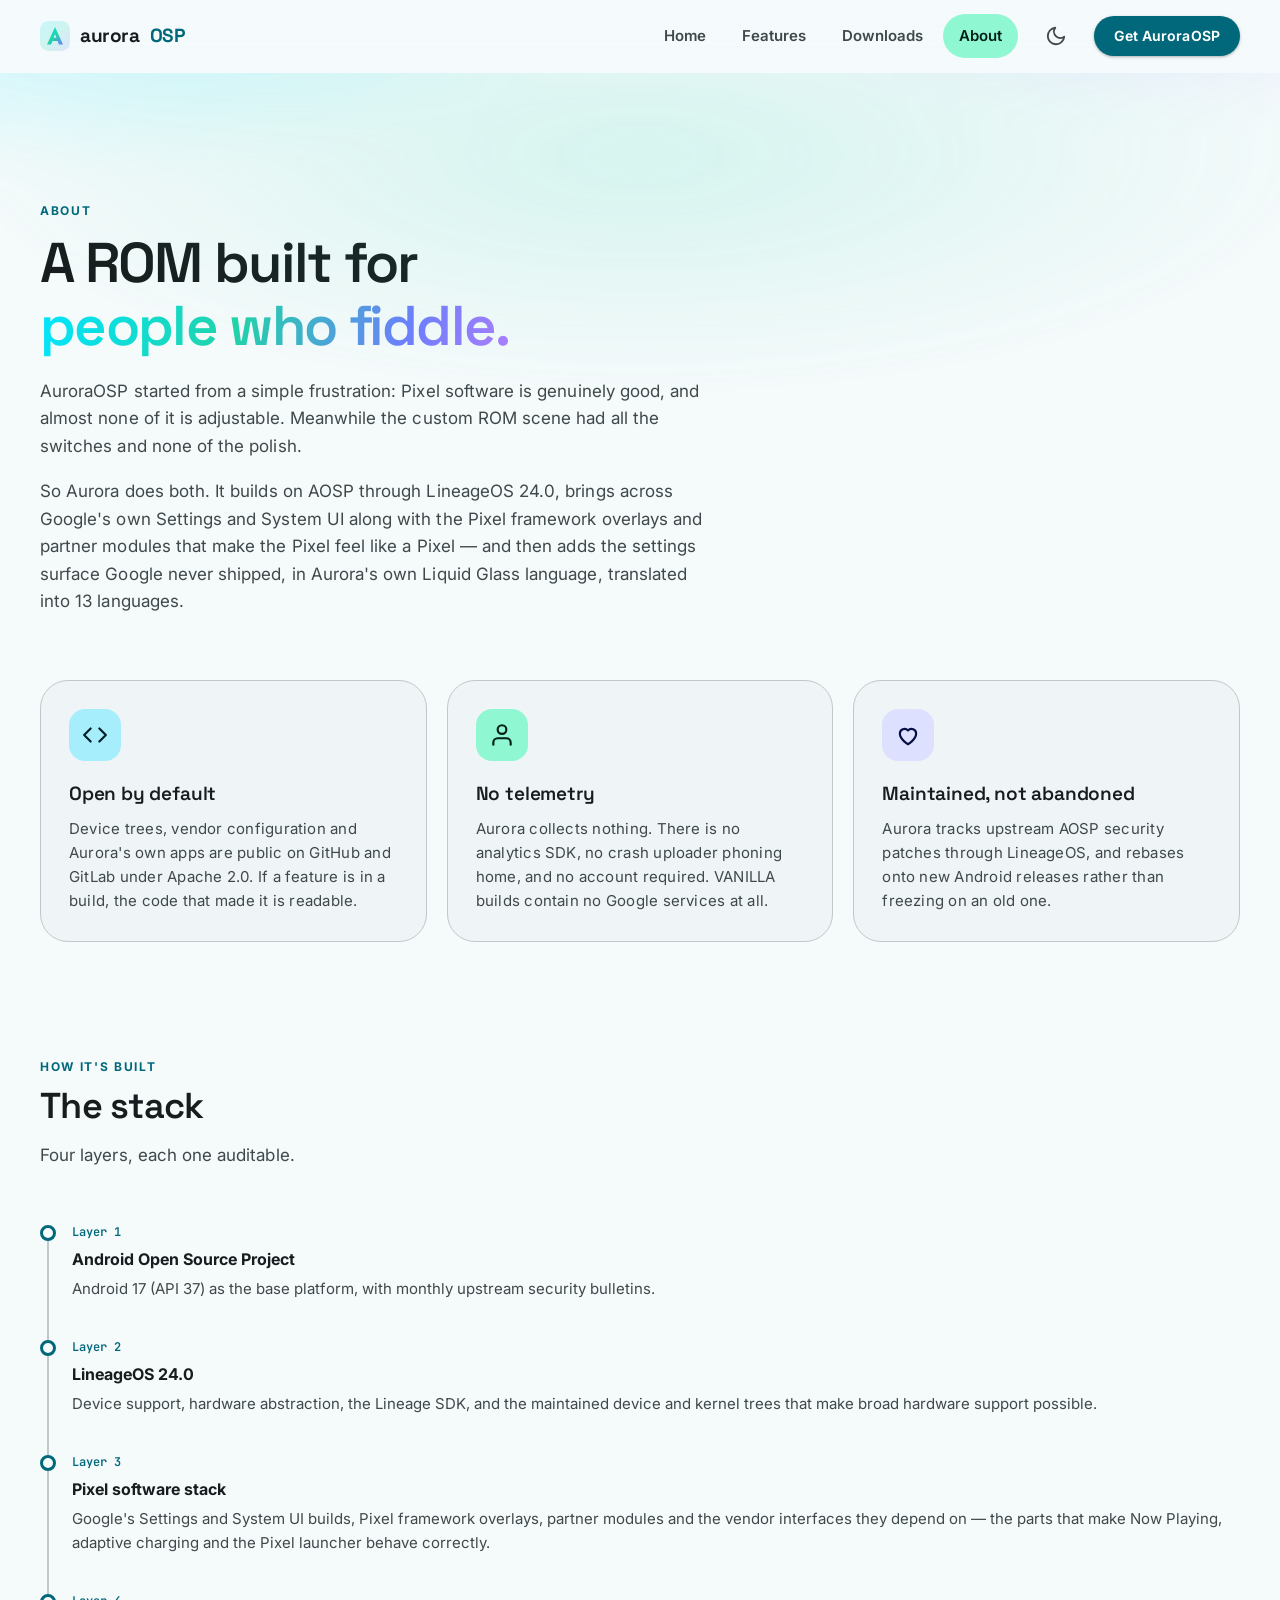
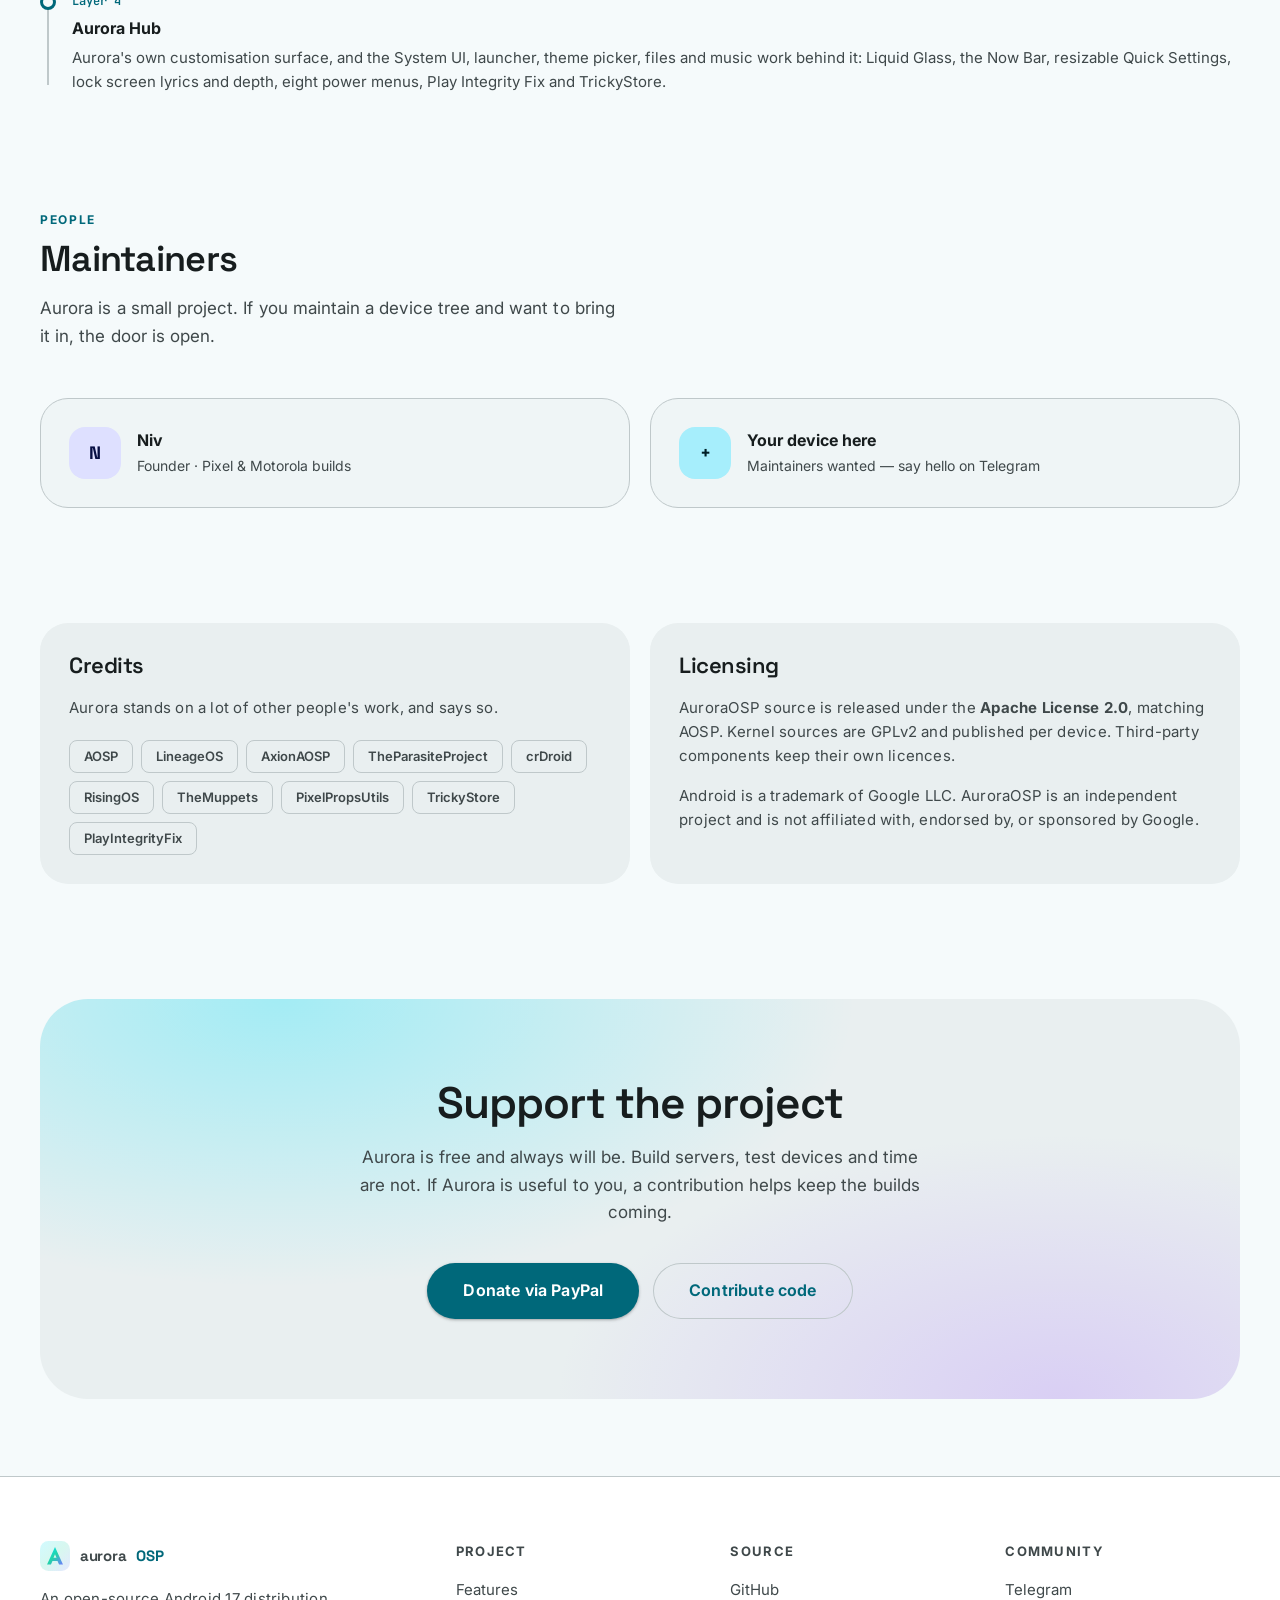
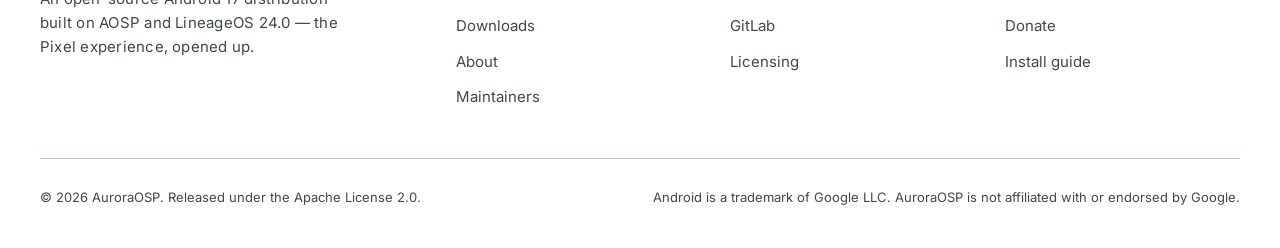
==== about.html @ 46e1ef0c "It's 2026, lets build a webside  * Thanks Claude  Co-Authored-By: Claude Opus 5 <noreply@anthropic.c" ====
<!DOCTYPE html>
<html lang="en">
<head>
  <meta charset="UTF-8">
  <meta name="viewport" content="width=device-width, initial-scale=1">
  <meta name="theme-color" content="#0c1416" media="(prefers-color-scheme: dark)">
  <meta name="theme-color" content="#f5fafb" media="(prefers-color-scheme: light)">
  <link rel="preconnect" href="https://fonts.googleapis.com">
  <link rel="preconnect" href="https://fonts.gstatic.com" crossorigin>
  <link rel="stylesheet" href="https://fonts.googleapis.com/css2?family=Inter:wght@400;500;600;700&family=Space+Grotesk:wght@500;600;700&family=JetBrains+Mono:wght@400;500&display=swap">
  <link rel="stylesheet" href="assets/css/m3.css">
  <link rel="stylesheet" href="assets/css/style.css">
  <link rel="icon" href="assets/img/favicon.svg" type="image/svg+xml">
  <script>
    /* Runs before first paint: marks scripting available (so scroll-reveal can
       hide elements without stranding no-JS visitors) and applies the stored
       theme so the page never flashes the wrong one. */
    (function () {
      var r = document.documentElement;
      r.classList.add('js');
      try {
        var t = localStorage.getItem('aurora-theme');
        if (t === 'light' || t === 'dark') r.setAttribute('data-theme', t);
      } catch (e) {}
    })();
  </script>
  <title>About — AuroraOSP</title>
  <meta name="description" content="AuroraOSP is an independent open-source Android 17 distribution built on AOSP and LineageOS 24.0. No telemetry, Apache 2.0, maintained in the open.">
  <meta property="og:type" content="website">
  <meta property="og:title" content="About — AuroraOSP">
  <meta property="og:description" content="AuroraOSP is an independent open-source Android 17 distribution built on AOSP and LineageOS 24.0. No telemetry, Apache 2.0, maintained in the open.">
  <meta property="og:site_name" content="AuroraOSP">
  <meta name="twitter:card" content="summary_large_image">
</head>
<body>

  <a class="visually-hidden" href="#main">Skip to content</a>

  <header class="appbar">
    <div class="wrap appbar__inner">
      <a class="brand" href="index.html">
        <svg class="brand__mark" viewBox="0 0 32 32" aria-hidden="true">
          <defs>
            <linearGradient id="bm" x1="0" y1="0" x2="1" y2="1">
              <stop offset="0" stop-color="#00e5ff"/><stop offset=".5" stop-color="#22d3a8"/><stop offset="1" stop-color="#6f7cff"/>
            </linearGradient>
          </defs>
          <rect width="32" height="32" rx="9" fill="url(#bm)" opacity=".18"/>
          <path d="M16 6.5 24.5 25h-4.2l-1.6-3.8h-5.4L11.7 25H7.5L16 6.5Zm0 7.6-1.6 3.8h3.2L16 14.1Z" fill="url(#bm)"/>
        </svg>
        aurora<em>OSP</em>
      </a>

      <nav class="nav" id="primary-nav" aria-label="Primary">
        <a href="index.html">Home</a>
        <a href="features.html">Features</a>
        <a href="downloads.html">Downloads</a>
        <a href="about.html" aria-current="page">About</a>
      </nav>

      <button class="icon-btn" data-theme-toggle type="button" aria-label="Toggle theme">
        <svg data-icon="sun" viewBox="0 0 24 24" fill="none" stroke="currentColor" stroke-width="2" stroke-linecap="round" aria-hidden="true" hidden>
          <circle cx="12" cy="12" r="4"/><path d="M12 2v2m0 16v2M4.9 4.9l1.4 1.4m11.4 11.4 1.4 1.4M2 12h2m16 0h2M4.9 19.1l1.4-1.4M17.7 6.3l1.4-1.4"/>
        </svg>
        <svg data-icon="moon" viewBox="0 0 24 24" fill="none" stroke="currentColor" stroke-width="2" stroke-linecap="round" stroke-linejoin="round" aria-hidden="true">
          <path d="M21 12.8A9 9 0 1 1 11.2 3a7 7 0 0 0 9.8 9.8Z"/>
        </svg>
      </button>

      <a class="btn btn--filled btn--sm appbar__cta" href="downloads.html">Get AuroraOSP</a>

      <button class="icon-btn nav-toggle" data-nav-toggle type="button" aria-expanded="false" aria-controls="primary-nav" aria-label="Toggle navigation">
        <svg viewBox="0 0 24 24" fill="none" stroke="currentColor" stroke-width="2" stroke-linecap="round" aria-hidden="true">
          <path d="M4 7h16M4 12h16M4 17h16"/>
        </svg>
      </button>
    </div>
  </header>

  <main id="main">

    <section class="hero" style="padding-bottom:2rem">
      <div class="wrap">
        <p class="overline">About</p>
        <h1 class="display-md" style="margin:.75rem 0 1.25rem;max-width:17ch">
          A ROM built for <span class="grad">people who fiddle.</span>
        </h1>
        <div class="prose">
          <p class="body-lg">
            AuroraOSP started from a simple frustration: Pixel software is genuinely good, and
            almost none of it is adjustable. Meanwhile the custom ROM scene had all the switches
            and none of the polish.
          </p>
          <p class="body-lg">
            So Aurora does both. It builds on AOSP through LineageOS 24.0, brings across Google's
            own Settings and System UI along with the Pixel framework overlays and partner modules
            that make the Pixel feel like a Pixel — and then adds the settings surface Google never
            shipped, in Aurora's own Liquid Glass language, translated into 13 languages.
          </p>
        </div>
      </div>
    </section>

    <section class="section" style="padding-top:2rem">
      <div class="wrap">
        <div class="grid grid--3">
          <article class="card card--interactive" data-reveal>
            <div class="feature__icon">
              <svg viewBox="0 0 24 24" fill="none" stroke="currentColor" stroke-width="2" stroke-linecap="round" stroke-linejoin="round" aria-hidden="true">
                <path d="M16 18 22 12l-6-6M8 6 2 12l6 6"/>
              </svg>
            </div>
            <h3 class="title-lg">Open by default</h3>
            <p class="body-md">
              Device trees, vendor configuration and Aurora's own apps are public on GitHub and
              GitLab under Apache 2.0. If a feature is in a build, the code that made it is
              readable.
            </p>
          </article>

          <article class="card card--interactive" data-reveal data-reveal-delay="60">
            <div class="feature__icon feature__icon--s">
              <svg viewBox="0 0 24 24" fill="none" stroke="currentColor" stroke-width="2" stroke-linecap="round" stroke-linejoin="round" aria-hidden="true">
                <path d="M20 21v-2a4 4 0 0 0-4-4H8a4 4 0 0 0-4 4v2"/><circle cx="12" cy="7" r="4"/>
              </svg>
            </div>
            <h3 class="title-lg">No telemetry</h3>
            <p class="body-md">
              Aurora collects nothing. There is no analytics SDK, no crash uploader phoning home,
              and no account required. VANILLA builds contain no Google services at all.
            </p>
          </article>

          <article class="card card--interactive" data-reveal data-reveal-delay="120">
            <div class="feature__icon feature__icon--t">
              <svg viewBox="0 0 24 24" fill="none" stroke="currentColor" stroke-width="2" stroke-linecap="round" stroke-linejoin="round" aria-hidden="true">
                <path d="M12 20.5s-7.5-4.3-7.5-9.8a4.3 4.3 0 0 1 7.5-2.9 4.3 4.3 0 0 1 7.5 2.9c0 5.5-7.5 9.8-7.5 9.8Z"/>
              </svg>
            </div>
            <h3 class="title-lg">Maintained, not abandoned</h3>
            <p class="body-md">
              Aurora tracks upstream AOSP security patches through LineageOS, and rebases onto new
              Android releases rather than freezing on an old one.
            </p>
          </article>
        </div>
      </div>
    </section>

    <!-- ============================================ STACK -->
    <section class="section" style="padding-top:0">
      <div class="wrap">
        <div class="section__head" data-reveal>
          <p class="overline">How it's built</p>
          <h2 class="headline-lg">The stack</h2>
          <p class="body-lg">Four layers, each one auditable.</p>
        </div>

        <ul class="timeline">
          <li data-reveal>
            <time>Layer 1</time>
            <b>Android Open Source Project</b>
            <p>Android 17 (API 37) as the base platform, with monthly upstream security bulletins.</p>
          </li>
          <li data-reveal>
            <time>Layer 2</time>
            <b>LineageOS 24.0</b>
            <p>Device support, hardware abstraction, the Lineage SDK, and the maintained device and
            kernel trees that make broad hardware support possible.</p>
          </li>
          <li data-reveal>
            <time>Layer 3</time>
            <b>Pixel software stack</b>
            <p>Google's Settings and System UI builds, Pixel framework overlays, partner modules and
            the vendor interfaces they depend on — the parts that make Now Playing, adaptive
            charging and the Pixel launcher behave correctly.</p>
          </li>
          <li data-reveal>
            <time>Layer 4</time>
            <b>Aurora Hub</b>
            <p>Aurora's own customisation surface, and the System UI, launcher, theme picker, files
            and music work behind it: Liquid Glass, the Now Bar, resizable Quick Settings, lock screen
            lyrics and depth, eight power menus, Play Integrity Fix and TrickyStore.</p>
          </li>
        </ul>
      </div>
    </section>

    <!-- ============================================ TEAM -->
    <section class="section" id="team" style="padding-top:0">
      <div class="wrap">
        <div class="section__head" data-reveal>
          <p class="overline">People</p>
          <h2 class="headline-lg">Maintainers</h2>
          <p class="body-lg">
            Aurora is a small project. If you maintain a device tree and want to bring it in,
            the door is open.
          </p>
        </div>

        <div class="grid grid--3">
          <article class="card card--interactive person" data-reveal>
            <div class="person__avatar">N</div>
            <div>
              <b>Niv</b>
              <span>Founder &middot; Pixel &amp; Motorola builds</span>
            </div>
          </article>

          <article class="card card--interactive person" data-reveal data-reveal-delay="60">
            <div class="person__avatar" style="background:var(--md-primary-container);color:var(--md-on-primary-container)">+</div>
            <div>
              <b>Your device here</b>
              <span>Maintainers wanted &mdash; say hello on Telegram</span>
            </div>
          </article>
        </div>
      </div>
    </section>

    <!-- ============================================ CREDITS / LICENSE -->
    <section class="section" id="license" style="padding-top:0">
      <div class="wrap">
        <div class="grid grid--2">
          <article class="card card--filled" data-reveal>
            <h3 class="headline-sm" style="margin-bottom:1rem">Credits</h3>
            <p class="body-md" style="margin-bottom:1.25rem">
              Aurora stands on a lot of other people's work, and says so.
            </p>
            <div class="chip-row">
              <span class="chip">AOSP</span>
              <span class="chip">LineageOS</span>
              <span class="chip">AxionAOSP</span>
              <span class="chip">TheParasiteProject</span>
              <span class="chip">crDroid</span>
              <span class="chip">RisingOS</span>
              <span class="chip">TheMuppets</span>
              <span class="chip">PixelPropsUtils</span>
              <span class="chip">TrickyStore</span>
              <span class="chip">PlayIntegrityFix</span>
            </div>
          </article>

          <article class="card card--filled" data-reveal data-reveal-delay="60">
            <h3 class="headline-sm" style="margin-bottom:1rem">Licensing</h3>
            <p class="body-md" style="margin-bottom:1rem">
              AuroraOSP source is released under the <b>Apache License 2.0</b>, matching AOSP.
              Kernel sources are GPLv2 and published per device. Third-party components keep their
              own licences.
            </p>
            <p class="body-md">
              Android is a trademark of Google LLC. AuroraOSP is an independent project and is not
              affiliated with, endorsed by, or sponsored by Google.
            </p>
          </article>
        </div>
      </div>
    </section>

    <!-- ============================================ SUPPORT -->
    <section class="section section--tight" style="padding-top:0">
      <div class="wrap">
        <div class="cta" data-reveal>
          <h2 class="display-sm">Support the project</h2>
          <p class="body-lg">
            Aurora is free and always will be. Build servers, test devices and time are not.
            If Aurora is useful to you, a contribution helps keep the builds coming.
          </p>
          <div class="hero__actions">
            <a class="btn btn--filled btn--lg" href="https://www.paypal.me/niv268" rel="noopener">Donate via PayPal</a>
            <a class="btn btn--outlined btn--lg" href="https://github.com/auroraOSP" rel="noopener">Contribute code</a>
          </div>
        </div>
      </div>
    </section>

  </main>

  <footer class="footer">
    <div class="wrap">
      <div class="footer__grid">
        <div>
          <a class="brand" href="index.html" style="margin-bottom:1rem">
            <svg class="brand__mark" viewBox="0 0 32 32" aria-hidden="true">
              <defs>
                <linearGradient id="fm" x1="0" y1="0" x2="1" y2="1">
                  <stop offset="0" stop-color="#00e5ff"/><stop offset=".5" stop-color="#22d3a8"/><stop offset="1" stop-color="#6f7cff"/>
                </linearGradient>
              </defs>
              <rect width="32" height="32" rx="9" fill="url(#fm)" opacity=".18"/>
              <path d="M16 6.5 24.5 25h-4.2l-1.6-3.8h-5.4L11.7 25H7.5L16 6.5Zm0 7.6-1.6 3.8h3.2L16 14.1Z" fill="url(#fm)"/>
            </svg>
            aurora<em>OSP</em>
          </a>
          <p class="body-md" style="color:var(--md-on-surface-variant);max-width:34ch">
            An open-source Android 17 distribution built on AOSP and LineageOS 24.0 — the Pixel experience, opened up.
          </p>
        </div>

        <div>
          <h4>Project</h4>
          <ul>
            <li><a href="features.html">Features</a></li>
            <li><a href="downloads.html">Downloads</a></li>
            <li><a href="about.html">About</a></li>
            <li><a href="about.html#team">Maintainers</a></li>
          </ul>
        </div>

        <div>
          <h4>Source</h4>
          <ul>
            <li><a href="https://github.com/auroraOSP" rel="noopener">GitHub</a></li>
            <li><a href="https://gitlab.com/auroraOSP" rel="noopener">GitLab</a></li>
            <li><a href="about.html#license">Licensing</a></li>
          </ul>
        </div>

        <div>
          <h4>Community</h4>
          <ul>
            <li><a href="https://t.me/auroraOSP" rel="noopener">Telegram</a></li>
            <li><a href="https://www.paypal.me/niv268" rel="noopener">Donate</a></li>
            <li><a href="downloads.html#install">Install guide</a></li>
          </ul>
        </div>
      </div>

      <div class="footer__base">
        <p>&copy; <span data-year>2026</span> AuroraOSP. Released under the Apache License 2.0.</p>
        <p>Android is a trademark of Google LLC. AuroraOSP is not affiliated with or endorsed by Google.</p>
      </div>
    </div>
  </footer>

  <script src="assets/js/main.js"></script>

</body>
</html>
---- assets/css/m3.css ----
/* ==========================================================================
   AuroraOSP — Material 3 Expressive design system
   Tokens, shape scale, expressive motion, and components.
   ========================================================================== */

/* --------------------------------------------------------------------------
   1. Color tokens — dark-first "deep aurora" scheme
   -------------------------------------------------------------------------- */
:root {
  color-scheme: light dark;

  /* Light scheme (default) */
  --md-primary: #00687a;
  --md-on-primary: #ffffff;
  --md-primary-container: #a6eefc;
  --md-on-primary-container: #001f26;

  --md-secondary: #006b54;
  --md-on-secondary: #ffffff;
  --md-secondary-container: #90f7d3;
  --md-on-secondary-container: #002018;

  --md-tertiary: #4f5b92;
  --md-on-tertiary: #ffffff;
  --md-tertiary-container: #dee0ff;
  --md-on-tertiary-container: #060e43;

  --md-error: #ba1a1a;
  --md-on-error: #ffffff;
  --md-error-container: #ffdad6;
  --md-on-error-container: #410002;

  --md-surface: #f5fafb;
  --md-on-surface: #171d1e;
  --md-surface-dim: #d5dbdc;
  --md-surface-bright: #f5fafb;
  --md-surface-container-lowest: #ffffff;
  --md-surface-container-low: #eff5f6;
  --md-surface-container: #e9eff0;
  --md-surface-container-high: #e3e9eb;
  --md-surface-container-highest: #dee4e5;
  --md-on-surface-variant: #3f484a;

  --md-outline: #6f797a;
  --md-outline-variant: #bfc8ca;

  --md-inverse-surface: #2b3133;
  --md-inverse-on-surface: #ecf2f3;
  --md-inverse-primary: #55d6ec;

  --md-scrim: 0 0 0;

  /* Aurora accent ramp — used for gradients and glow, not for text */
  --aurora-1: #00e5ff;
  --aurora-2: #22d3a8;
  --aurora-3: #6f7cff;
  --aurora-4: #b07cff;

  --md-shadow-1: 0 1px 2px rgb(0 0 0 / .18), 0 1px 3px 1px rgb(0 0 0 / .10);
  --md-shadow-2: 0 1px 2px rgb(0 0 0 / .18), 0 2px 6px 2px rgb(0 0 0 / .10);
  --md-shadow-3: 0 4px 8px 3px rgb(0 0 0 / .10), 0 1px 3px rgb(0 0 0 / .18);
}

@media (prefers-color-scheme: dark) {
  :root:not([data-theme="light"]) {
    --md-primary: #55d6ec;
    --md-on-primary: #00363f;
    --md-primary-container: #004e5b;
    --md-on-primary-container: #a6eefc;
    --md-secondary: #74dab8;
    --md-on-secondary: #00382a;
    --md-secondary-container: #00513f;
    --md-on-secondary-container: #90f7d3;
    --md-tertiary: #bcc3ff;
    --md-on-tertiary: #1f2b60;
    --md-tertiary-container: #374278;
    --md-on-tertiary-container: #dee0ff;
    --md-error: #ffb4ab;
    --md-on-error: #690005;
    --md-error-container: #93000a;
    --md-on-error-container: #ffdad6;
    --md-surface: #0c1416;
    --md-on-surface: #dde4e5;
    --md-surface-dim: #0c1416;
    --md-surface-bright: #323a3b;
    --md-surface-container-lowest: #060e10;
    --md-surface-container-low: #141c1e;
    --md-surface-container: #182022;
    --md-surface-container-high: #222b2c;
    --md-surface-container-highest: #2d3537;
    --md-on-surface-variant: #bfc8ca;
    --md-outline: #899294;
    --md-outline-variant: #3f484a;
    --md-inverse-surface: #dde4e5;
    --md-inverse-on-surface: #2b3133;
    --md-inverse-primary: #00687a;
    --md-shadow-1: 0 1px 2px rgb(0 0 0 / .40), 0 1px 3px 1px rgb(0 0 0 / .22);
    --md-shadow-2: 0 1px 2px rgb(0 0 0 / .40), 0 2px 6px 2px rgb(0 0 0 / .22);
    --md-shadow-3: 0 4px 8px 3px rgb(0 0 0 / .22), 0 1px 3px rgb(0 0 0 / .40);
  }
}

:root[data-theme="dark"] {
  --md-primary: #55d6ec;
  --md-on-primary: #00363f;
  --md-primary-container: #004e5b;
  --md-on-primary-container: #a6eefc;

  --md-secondary: #74dab8;
  --md-on-secondary: #00382a;
  --md-secondary-container: #00513f;
  --md-on-secondary-container: #90f7d3;

  --md-tertiary: #bcc3ff;
  --md-on-tertiary: #1f2b60;
  --md-tertiary-container: #374278;
  --md-on-tertiary-container: #dee0ff;

  --md-error: #ffb4ab;
  --md-on-error: #690005;
  --md-error-container: #93000a;
  --md-on-error-container: #ffdad6;

  --md-surface: #0c1416;
  --md-on-surface: #dde4e5;
  --md-surface-dim: #0c1416;
  --md-surface-bright: #323a3b;
  --md-surface-container-lowest: #060e10;
  --md-surface-container-low: #141c1e;
  --md-surface-container: #182022;
  --md-surface-container-high: #222b2c;
  --md-surface-container-highest: #2d3537;
  --md-on-surface-variant: #bfc8ca;

  --md-outline: #899294;
  --md-outline-variant: #3f484a;

  --md-inverse-surface: #dde4e5;
  --md-inverse-on-surface: #2b3133;
  --md-inverse-primary: #00687a;

  --md-shadow-1: 0 1px 2px rgb(0 0 0 / .40), 0 1px 3px 1px rgb(0 0 0 / .22);
  --md-shadow-2: 0 1px 2px rgb(0 0 0 / .40), 0 2px 6px 2px rgb(0 0 0 / .22);
  --md-shadow-3: 0 4px 8px 3px rgb(0 0 0 / .22), 0 1px 3px rgb(0 0 0 / .40);
}

/* --------------------------------------------------------------------------
   2. Shape scale — M3 Expressive adds the "increased" and XXL steps
   -------------------------------------------------------------------------- */
:root {
  --shape-xs: 4px;
  --shape-sm: 8px;
  --shape-md: 12px;
  --shape-lg: 16px;
  --shape-lg-inc: 20px;
  --shape-xl: 28px;
  --shape-xl-inc: 32px;
  --shape-xxl: 48px;
  --shape-full: 999px;
}

/* --------------------------------------------------------------------------
   3. Motion — expressive spatial springs
   -------------------------------------------------------------------------- */
:root {
  --ease-standard: cubic-bezier(.2, 0, 0, 1);
  --ease-emphasized: cubic-bezier(.2, 0, 0, 1);
  --ease-spatial-fast: cubic-bezier(.42, 1.67, .21, .90);
  --ease-spatial: cubic-bezier(.38, 1.21, .22, 1);
  --ease-effects: cubic-bezier(.34, .80, .34, 1);
  --dur-short: 150ms;
  --dur-medium: 300ms;
  --dur-long: 500ms;
}

@media (prefers-reduced-motion: reduce) {
  *, *::before, *::after {
    animation-duration: .01ms !important;
    animation-iteration-count: 1 !important;
    transition-duration: .01ms !important;
    scroll-behavior: auto !important;
  }
}

/* --------------------------------------------------------------------------
   4. Typography — emphasized type scale
   -------------------------------------------------------------------------- */
:root {
  --font-brand: "Space Grotesk", "Google Sans", system-ui, -apple-system, "Segoe UI", Roboto, sans-serif;
  --font-plain: "Inter", system-ui, -apple-system, "Segoe UI", Roboto, "Helvetica Neue", Arial, sans-serif;
  --font-mono: "JetBrains Mono", ui-monospace, SFMono-Regular, Menlo, Consolas, monospace;
}

.display-lg, .display-md, .display-sm,
.headline-lg, .headline-md, .headline-sm {
  font-family: var(--font-brand);
  font-weight: 600;
  letter-spacing: -.02em;
  line-height: 1.12;
  text-wrap: balance;
}

.display-lg { font-size: clamp(2.75rem, 7vw, 4.5rem); letter-spacing: -.035em; }
.display-md { font-size: clamp(2.25rem, 5.5vw, 3.5rem); letter-spacing: -.03em; }
.display-sm { font-size: clamp(2rem, 4.5vw, 2.75rem); }
.headline-lg { font-size: clamp(1.75rem, 3.5vw, 2.25rem); }
.headline-md { font-size: clamp(1.5rem, 3vw, 1.875rem); }
.headline-sm { font-size: 1.375rem; line-height: 1.25; }

.title-lg { font-family: var(--font-brand); font-size: 1.1875rem; font-weight: 600; line-height: 1.35; letter-spacing: -.01em; }
.title-md { font-family: var(--font-plain); font-size: 1rem; font-weight: 600; line-height: 1.4; letter-spacing: .0094em; }
.title-sm { font-family: var(--font-plain); font-size: .875rem; font-weight: 600; line-height: 1.43; letter-spacing: .0071em; }

.body-lg { font-size: 1.0625rem; line-height: 1.62; letter-spacing: .0031em; }
.body-md { font-size: .9375rem; line-height: 1.6; letter-spacing: .0156em; }
.body-sm { font-size: .8125rem; line-height: 1.55; letter-spacing: .025em; }

.label-lg { font-size: .875rem; font-weight: 600; letter-spacing: .0071em; }
.label-md { font-size: .75rem; font-weight: 600; letter-spacing: .0417em; }
.label-sm { font-size: .6875rem; font-weight: 600; letter-spacing: .0455em; }

.overline, .section__head .overline {
  font-family: var(--font-plain);
  font-size: .75rem;
  font-weight: 700;
  letter-spacing: .14em;
  text-transform: uppercase;
  color: var(--md-primary);
}

/* --------------------------------------------------------------------------
   5. Base
   -------------------------------------------------------------------------- */
*, *::before, *::after { box-sizing: border-box; }

/* SVG defaults to display:inline, which some UA sheets apply after [hidden];
   make the attribute authoritative so the theme toggle shows one icon. */
[hidden] { display: none !important; }

html { scroll-behavior: smooth; scroll-padding-top: 88px; }

body {
  margin: 0;
  font-family: var(--font-plain);
  font-size: 1rem;
  line-height: 1.6;
  background: var(--md-surface);
  color: var(--md-on-surface);
  -webkit-font-smoothing: antialiased;
  text-rendering: optimizeLegibility;
  overflow-x: hidden;
}

h1, h2, h3, h4 { margin: 0; }
p { margin: 0; }
a { color: inherit; }
img, svg { max-width: 100%; }
ul, ol { margin: 0; padding: 0; }

:focus-visible {
  outline: 3px solid var(--md-primary);
  outline-offset: 3px;
  border-radius: var(--shape-sm);
}

.wrap {
  width: min(1200px, 100% - 3rem);
  margin-inline: auto;
}
@media (max-width: 600px) { .wrap { width: min(1200px, 100% - 2rem); } }

.stack > * + * { margin-top: var(--gap, 1rem); }
.visually-hidden {
  position: absolute; width: 1px; height: 1px;
  padding: 0; margin: -1px; overflow: hidden;
  clip-path: inset(50%); white-space: nowrap;
}

/* --------------------------------------------------------------------------
   6. Buttons — filled, tonal, outlined, text + expressive shape morph
   -------------------------------------------------------------------------- */
.btn {
  --btn-bg: var(--md-primary);
  --btn-fg: var(--md-on-primary);
  position: relative;
  display: inline-flex;
  align-items: center;
  justify-content: center;
  gap: .5rem;
  min-height: 3rem;
  padding: 0 1.75rem;
  border: 0;
  border-radius: var(--shape-full);
  background: var(--btn-bg);
  color: var(--btn-fg);
  font-family: var(--font-plain);
  font-size: .9375rem;
  font-weight: 650;
  letter-spacing: .01em;
  text-decoration: none;
  cursor: pointer;
  white-space: nowrap;
  overflow: hidden;
  isolation: isolate;
  transition:
    border-radius var(--dur-medium) var(--ease-spatial-fast),
    transform var(--dur-medium) var(--ease-spatial-fast),
    box-shadow var(--dur-short) var(--ease-standard),
    background-color var(--dur-short) var(--ease-standard);
}
/* the expressive bit: pill relaxes into a squircle while pressed */
.btn:hover { border-radius: var(--shape-lg-inc); }
.btn:active { border-radius: var(--shape-md); transform: scale(.96); }

.btn::after {
  content: "";
  position: absolute;
  inset: 0;
  background: currentColor;
  opacity: 0;
  z-index: -1;
  transition: opacity var(--dur-short) var(--ease-standard);
}
.btn:hover::after { opacity: .08; }
.btn:active::after { opacity: .12; }

.btn--lg { min-height: 3.5rem; padding: 0 2.25rem; font-size: 1rem; }
.btn--sm { min-height: 2.5rem; padding: 0 1.25rem; font-size: .875rem; }

.btn--filled { box-shadow: var(--md-shadow-1); }
.btn--filled:hover { box-shadow: var(--md-shadow-2); }

.btn--tonal {
  --btn-bg: var(--md-secondary-container);
  --btn-fg: var(--md-on-secondary-container);
}

.btn--outlined {
  --btn-bg: transparent;
  --btn-fg: var(--md-primary);
  box-shadow: inset 0 0 0 1px var(--md-outline-variant);
}
.btn--outlined:hover { box-shadow: inset 0 0 0 1px var(--md-primary); }

.btn--text {
  --btn-bg: transparent;
  --btn-fg: var(--md-primary);
  padding: 0 1rem;
}

.btn .icon { width: 1.25em; height: 1.25em; flex: none; }

/* Button group — segmented, expressive squeeze on neighbours */
.btn-group {
  display: inline-flex;
  gap: 3px;
  padding: 3px;
  background: var(--md-surface-container);
  border-radius: var(--shape-full);
}
.btn-group .seg {
  appearance: none;
  border: 0;
  background: transparent;
  color: var(--md-on-surface-variant);
  font-family: inherit;
  font-size: .875rem;
  font-weight: 650;
  padding: .625rem 1.25rem;
  border-radius: var(--shape-full);
  cursor: pointer;
  transition:
    background-color var(--dur-short) var(--ease-standard),
    color var(--dur-short) var(--ease-standard),
    border-radius var(--dur-medium) var(--ease-spatial-fast);
}
.btn-group .seg:hover { background: color-mix(in oklab, var(--md-on-surface) 8%, transparent); }
.btn-group .seg[aria-selected="true"] {
  background: var(--md-primary);
  color: var(--md-on-primary);
  border-radius: var(--shape-lg);
}

/* --------------------------------------------------------------------------
   7. Cards
   -------------------------------------------------------------------------- */
.card {
  position: relative;
  background: var(--md-surface-container-low);
  border: 1px solid var(--md-outline-variant);
  border-radius: var(--shape-xl);
  padding: 1.75rem;
  transition:
    transform var(--dur-medium) var(--ease-spatial),
    border-radius var(--dur-medium) var(--ease-spatial),
    border-color var(--dur-short) var(--ease-standard),
    background-color var(--dur-short) var(--ease-standard);
}
.card--interactive { cursor: pointer; }
.card--interactive:hover {
  transform: translateY(-4px);
  border-radius: var(--shape-xl-inc);
  border-color: color-mix(in oklab, var(--md-primary) 45%, var(--md-outline-variant));
  background: var(--md-surface-container);
}
.card--filled { background: var(--md-surface-container); border-color: transparent; }

/* --------------------------------------------------------------------------
   8. Chips
   -------------------------------------------------------------------------- */
.chip {
  display: inline-flex;
  align-items: center;
  gap: .4rem;
  padding: .4rem .875rem;
  border-radius: var(--shape-sm);
  border: 1px solid var(--md-outline-variant);
  background: transparent;
  color: var(--md-on-surface-variant);
  font-size: .8125rem;
  font-weight: 600;
  line-height: 1.4;
  white-space: nowrap;
}
.chip--accent {
  border-color: transparent;
  background: var(--md-primary-container);
  color: var(--md-on-primary-container);
}
.chip--tertiary {
  border-color: transparent;
  background: var(--md-tertiary-container);
  color: var(--md-on-tertiary-container);
}
.chip--secondary {
  border-color: transparent;
  background: var(--md-secondary-container);
  color: var(--md-on-secondary-container);
}
.chip-row { display: flex; flex-wrap: wrap; gap: .5rem; }

/* Filter chips (interactive) */
.chip--filter { cursor: pointer; font-family: inherit; border-radius: var(--shape-sm); transition: all var(--dur-short) var(--ease-standard); }
.chip--filter:hover { background: color-mix(in oklab, var(--md-on-surface) 8%, transparent); }
.chip--filter[aria-pressed="true"] {
  background: var(--md-secondary-container);
  color: var(--md-on-secondary-container);
  border-color: transparent;
}

/* --------------------------------------------------------------------------
   9. Wavy progress indicator — an M3 Expressive signature
   -------------------------------------------------------------------------- */
.wavy-rule {
  display: block;
  width: 100%;
  height: 14px;
  color: var(--md-primary);
  opacity: .55;
}
.wavy-rule path {
  stroke: currentColor;
  stroke-width: 3;
  stroke-linecap: round;
  fill: none;
}

/* --------------------------------------------------------------------------
   10. Top app bar + navigation
   -------------------------------------------------------------------------- */
.appbar {
  position: sticky;
  top: 0;
  z-index: 50;
  background: color-mix(in oklab, var(--md-surface) 78%, transparent);
  backdrop-filter: saturate(180%) blur(20px);
  -webkit-backdrop-filter: saturate(180%) blur(20px);
  border-bottom: 1px solid transparent;
  transition: border-color var(--dur-medium) var(--ease-standard),
              background-color var(--dur-medium) var(--ease-standard);
}
.appbar[data-scrolled="true"] {
  border-bottom-color: var(--md-outline-variant);
  background: color-mix(in oklab, var(--md-surface-container-low) 88%, transparent);
}
.appbar__inner {
  display: flex;
  align-items: center;
  gap: 1rem;
  min-height: 72px;
}
.brand {
  display: inline-flex;
  align-items: center;
  gap: .625rem;
  font-family: var(--font-brand);
  font-size: 1.1875rem;
  font-weight: 700;
  letter-spacing: -.02em;
  text-decoration: none;
  color: var(--md-on-surface);
  margin-right: auto;
}
.brand__mark { width: 30px; height: 30px; flex: none; }
.brand em { font-style: normal; color: var(--md-primary); }

.nav { display: flex; align-items: center; gap: .25rem; }
.nav a {
  position: relative;
  padding: .625rem 1rem;
  border-radius: var(--shape-full);
  font-size: .9375rem;
  font-weight: 600;
  color: var(--md-on-surface-variant);
  text-decoration: none;
  transition: color var(--dur-short) var(--ease-standard),
              background-color var(--dur-short) var(--ease-standard),
              border-radius var(--dur-medium) var(--ease-spatial-fast);
}
.nav a:hover {
  color: var(--md-on-surface);
  background: color-mix(in oklab, var(--md-on-surface) 8%, transparent);
  border-radius: var(--shape-md);
}
.nav a[aria-current="page"] {
  color: var(--md-on-secondary-container);
  background: var(--md-secondary-container);
}

.icon-btn {
  display: inline-grid;
  place-items: center;
  width: 44px; height: 44px;
  flex: none;
  border: 0;
  border-radius: var(--shape-full);
  background: transparent;
  color: var(--md-on-surface-variant);
  cursor: pointer;
  transition: background-color var(--dur-short) var(--ease-standard),
              border-radius var(--dur-medium) var(--ease-spatial-fast),
              color var(--dur-short) var(--ease-standard);
}
.icon-btn:hover {
  background: color-mix(in oklab, var(--md-on-surface) 10%, transparent);
  color: var(--md-on-surface);
  border-radius: var(--shape-md);
}
.icon-btn svg { width: 22px; height: 22px; }

.nav-toggle { display: none; }

@media (max-width: 900px) {
  .nav-toggle { display: inline-grid; }
  .nav {
    position: fixed;
    inset: 72px 0 auto 0;
    flex-direction: column;
    align-items: stretch;
    gap: .25rem;
    padding: 1rem 1.5rem 1.5rem;
    background: var(--md-surface-container-low);
    border-bottom: 1px solid var(--md-outline-variant);
    transform: translateY(-12px);
    opacity: 0;
    pointer-events: none;
    transition: opacity var(--dur-medium) var(--ease-standard),
                transform var(--dur-medium) var(--ease-spatial);
  }
  .nav[data-open="true"] { opacity: 1; transform: none; pointer-events: auto; }
  .nav a { padding: .875rem 1rem; }
  .appbar__cta { display: none; }
}

/* --------------------------------------------------------------------------
   11. Sections & footer
   -------------------------------------------------------------------------- */
.section { padding: clamp(4rem, 9vw, 7.5rem) 0; }
.section--tight { padding: clamp(3rem, 6vw, 5rem) 0; }
.section__head { max-width: 58ch; margin-bottom: 3rem; }
.section__head > p + p,
.section__head > .overline + h2 + p { margin-top: 1rem; }
.section__head > p:not(.overline) { color: var(--md-on-surface-variant); }
.section__head > h2 { margin-top: .625rem; }

.footer {
  border-top: 1px solid var(--md-outline-variant);
  background: var(--md-surface-container-lowest);
  padding: 4rem 0 2.5rem;
}
.footer__grid {
  display: grid;
  grid-template-columns: 1.6fr repeat(3, 1fr);
  gap: 2.5rem;
}
@media (max-width: 860px) { .footer__grid { grid-template-columns: 1fr 1fr; } }
@media (max-width: 520px) { .footer__grid { grid-template-columns: 1fr; } }
.footer h4 { font-size: .8125rem; font-weight: 700; letter-spacing: .1em; text-transform: uppercase; color: var(--md-on-surface-variant); margin-bottom: 1rem; }
.footer ul { list-style: none; display: grid; gap: .625rem; }
.footer a { color: var(--md-on-surface-variant); text-decoration: none; font-size: .9375rem; transition: color var(--dur-short) var(--ease-standard); }
.footer a:hover { color: var(--md-primary); }
.footer__base {
  margin-top: 3rem; padding-top: 1.75rem;
  border-top: 1px solid var(--md-outline-variant);
  display: flex; flex-wrap: wrap; gap: 1rem; justify-content: space-between;
  color: var(--md-on-surface-variant); font-size: .8125rem;
}

/* --------------------------------------------------------------------------
   12. Scroll reveal
   -------------------------------------------------------------------------- */
.js [data-reveal] {
  opacity: 0;
  transform: translateY(22px);
  transition: opacity var(--dur-long) var(--ease-standard),
              transform var(--dur-long) var(--ease-spatial);
}
.js [data-reveal].is-visible { opacity: 1; transform: none; }
---- assets/css/style.css ----
/* ==========================================================================
   AuroraOSP — page styles (layered on m3.css)
   ========================================================================== */

/* --------------------------------------------------------------------------
   Hero
   -------------------------------------------------------------------------- */
.hero {
  position: relative;
  padding: clamp(4rem, 10vw, 8rem) 0 clamp(4rem, 8vw, 6rem);
  overflow: hidden;
}
.hero::before {
  content: "";
  position: absolute;
  inset: -30% -20% auto -20%;
  height: 130%;
  background:
    radial-gradient(48% 42% at 18% 8%, color-mix(in oklab, var(--aurora-1) 32%, transparent), transparent 68%),
    radial-gradient(42% 38% at 78% 4%, color-mix(in oklab, var(--aurora-3) 28%, transparent), transparent 66%),
    radial-gradient(55% 45% at 50% 34%, color-mix(in oklab, var(--aurora-2) 20%, transparent), transparent 70%);
  filter: blur(20px);
  opacity: .75;
  pointer-events: none;
  animation: aurora-drift 22s var(--ease-effects) infinite alternate;
}
@keyframes aurora-drift {
  0%   { transform: translate3d(0, 0, 0) scale(1); }
  50%  { transform: translate3d(2%, 2.5%, 0) scale(1.06); }
  100% { transform: translate3d(-2%, 1%, 0) scale(1.02); }
}

.hero__grid {
  position: relative;
  display: grid;
  grid-template-columns: 1.08fr .92fr;
  gap: clamp(2rem, 5vw, 4.5rem);
  align-items: center;
}
@media (max-width: 940px) { .hero__grid { grid-template-columns: 1fr; } }

.hero__badge {
  display: inline-flex;
  align-items: center;
  gap: .5rem;
  padding: .4rem .4rem .4rem .875rem;
  border-radius: var(--shape-full);
  background: var(--md-surface-container);
  border: 1px solid var(--md-outline-variant);
  font-size: .8125rem;
  font-weight: 600;
  color: var(--md-on-surface-variant);
  margin-bottom: 1.75rem;
}
.hero__badge b {
  padding: .2rem .625rem;
  border-radius: var(--shape-full);
  background: var(--md-primary);
  color: var(--md-on-primary);
  font-size: .75rem;
  letter-spacing: .02em;
}

.hero h1 { margin-bottom: 1.5rem; }
.hero h1 .grad {
  background: linear-gradient(105deg, var(--aurora-1), var(--aurora-2) 42%, var(--aurora-3) 78%, var(--aurora-4));
  -webkit-background-clip: text;
  background-clip: text;
  color: transparent;
}
.hero__lede {
  max-width: 54ch;
  color: var(--md-on-surface-variant);
  margin-bottom: 2.25rem;
}
.hero__actions { display: flex; flex-wrap: wrap; gap: .875rem; align-items: center; }

.hero__stats {
  display: flex;
  flex-wrap: wrap;
  gap: 2.5rem;
  margin-top: 3.5rem;
  padding-top: 2.25rem;
  border-top: 1px solid var(--md-outline-variant);
}
.hero__stats div strong {
  display: block;
  font-family: var(--font-brand);
  font-size: 1.875rem;
  font-weight: 700;
  letter-spacing: -.02em;
  color: var(--md-on-surface);
  line-height: 1.1;
}
.hero__stats div span { font-size: .8125rem; color: var(--md-on-surface-variant); }

/* --------------------------------------------------------------------------
   Phone mock
   -------------------------------------------------------------------------- */
.phone {
  position: relative;
  width: min(300px, 78%);
  margin-inline: auto;
  aspect-ratio: 9 / 19.5;
  border-radius: 44px;
  padding: 10px;
  background: linear-gradient(160deg, color-mix(in oklab, var(--md-outline) 60%, var(--md-surface-container-highest)), var(--md-surface-container-lowest));
  box-shadow: var(--md-shadow-3), 0 40px 90px -30px color-mix(in oklab, var(--aurora-1) 55%, transparent);
  animation: float 7s var(--ease-effects) infinite alternate;
}
@keyframes float { from { transform: translateY(-8px); } to { transform: translateY(8px); } }

.phone__screen {
  position: relative;
  height: 100%;
  border-radius: 36px;
  overflow: hidden;
  background:
    radial-gradient(120% 70% at 50% 0%, color-mix(in oklab, var(--aurora-3) 42%, transparent), transparent 60%),
    linear-gradient(180deg, #0a1a22, #061014 70%);
  display: flex;
  flex-direction: column;
  padding: 1.5rem 1.125rem;
  color: #e8f6f8;
}
.phone__time { font-family: var(--font-brand); font-size: 3.25rem; font-weight: 700; letter-spacing: -.04em; line-height: 1; }
.phone__date { font-size: .8125rem; opacity: .7; margin-top: .25rem; }

.phone__chip {
  margin-top: 1.125rem;
  display: inline-flex;
  align-items: center;
  gap: .5rem;
  align-self: flex-start;
  padding: .45rem .8rem;
  border-radius: var(--shape-full);
  background: rgb(255 255 255 / .13);
  border: 1px solid rgb(255 255 255 / .12);
  font-size: .7rem;
  font-weight: 600;
  backdrop-filter: blur(8px);
}
.phone__chip i {
  width: 7px; height: 7px; border-radius: 50%;
  background: var(--aurora-2);
  box-shadow: 0 0 10px var(--aurora-2);
  animation: blip 1.8s ease-in-out infinite;
}
@keyframes blip { 50% { opacity: .3; } }

.phone__pulse { margin-top: auto; display: flex; align-items: flex-end; gap: 3px; height: 52px; }
.phone__pulse span {
  flex: 1;
  border-radius: 3px;
  background: linear-gradient(180deg, var(--aurora-1), var(--aurora-3));
  animation: pulse-bar 1.1s var(--ease-effects) infinite alternate;
}
@keyframes pulse-bar { from { height: 30%; opacity: .7; } to { height: 100%; opacity: 1; } }

.phone__tiles { display: grid; grid-template-columns: repeat(4, 1fr); gap: 7px; margin-top: 1.125rem; }
.phone__tiles i {
  aspect-ratio: 1;
  border-radius: 13px;
  background: rgb(255 255 255 / .09);
  border: 1px solid rgb(255 255 255 / .07);
}
.phone__tiles i:nth-child(1),
.phone__tiles i:nth-child(4),
.phone__tiles i:nth-child(6) {
  background: linear-gradient(140deg, var(--aurora-1), var(--aurora-3));
  border-color: transparent;
}

/* --------------------------------------------------------------------------
   Feature grids
   -------------------------------------------------------------------------- */
.grid { display: grid; gap: 1.25rem; }
.grid--3 { grid-template-columns: repeat(auto-fit, minmax(300px, 1fr)); }
.grid--4 { grid-template-columns: repeat(auto-fit, minmax(240px, 1fr)); }
.grid--2 { grid-template-columns: repeat(auto-fit, minmax(340px, 1fr)); }

.feature__icon {
  display: grid;
  place-items: center;
  width: 52px; height: 52px;
  border-radius: var(--shape-lg);
  background: var(--md-primary-container);
  color: var(--md-on-primary-container);
  margin-bottom: 1.25rem;
  transition: border-radius var(--dur-medium) var(--ease-spatial-fast),
              transform var(--dur-medium) var(--ease-spatial-fast);
}
.card--interactive:hover .feature__icon { border-radius: var(--shape-full); transform: rotate(-6deg) scale(1.06); }
.feature__icon svg { width: 26px; height: 26px; }
.feature__icon--t { background: var(--md-tertiary-container); color: var(--md-on-tertiary-container); }
.feature__icon--s { background: var(--md-secondary-container); color: var(--md-on-secondary-container); }

.card h3 { margin-bottom: .625rem; }
.card p { color: var(--md-on-surface-variant); }
.card__meta { margin-top: 1.25rem; }

/* Bento — a couple of emphasised cells */
.bento { display: grid; grid-template-columns: repeat(6, 1fr); gap: 1.25rem; }
.bento > * { grid-column: span 2; }
.bento > .span-3 { grid-column: span 3; }
.bento > .span-4 { grid-column: span 4; }
.bento > .span-6 { grid-column: span 6; }
@media (max-width: 1000px) {
  .bento { grid-template-columns: repeat(2, 1fr); }
  .bento > *, .bento > .span-3, .bento > .span-4, .bento > .span-6 { grid-column: span 2; }
}

.card--hero {
  background:
    radial-gradient(90% 120% at 100% 0%, color-mix(in oklab, var(--aurora-3) 24%, transparent), transparent 62%),
    var(--md-surface-container);
  border-color: transparent;
  padding: 2.25rem;
}

/* --------------------------------------------------------------------------
   Feature page: category sections + spec list
   -------------------------------------------------------------------------- */
.cat { scroll-margin-top: 100px; }
.cat + .cat { margin-top: clamp(3.5rem, 7vw, 6rem); }
.cat__head { display: flex; align-items: center; gap: 1rem; margin-bottom: 2rem; }
.cat__head .feature__icon { margin-bottom: 0; }

.speclist { list-style: none; display: grid; gap: .875rem; }
.speclist li {
  display: grid;
  grid-template-columns: auto 1fr;
  gap: .875rem;
  align-items: start;
  padding: 1rem 1.125rem;
  border-radius: var(--shape-lg);
  background: var(--md-surface-container-low);
  border: 1px solid var(--md-outline-variant);
  transition: border-radius var(--dur-medium) var(--ease-spatial),
              background-color var(--dur-short) var(--ease-standard);
}
.speclist li:hover { border-radius: var(--shape-xl); background: var(--md-surface-container); }
.speclist .tick {
  width: 22px; height: 22px;
  margin-top: .1rem;
  border-radius: 50%;
  display: grid; place-items: center;
  background: var(--md-primary-container);
  color: var(--md-on-primary-container);
  flex: none;
}
.speclist .tick svg { width: 14px; height: 14px; }
.speclist b { display: block; font-weight: 650; }
.speclist span { color: var(--md-on-surface-variant); font-size: .9375rem; }

/* Sticky in-page nav for the features page */
.subnav {
  position: sticky;
  top: 72px;
  z-index: 30;
  padding: .875rem 0;
  background: color-mix(in oklab, var(--md-surface) 85%, transparent);
  backdrop-filter: blur(16px);
  -webkit-backdrop-filter: blur(16px);
  border-bottom: 1px solid var(--md-outline-variant);
  margin-bottom: 3rem;
}
.subnav__scroll { display: flex; gap: .5rem; overflow-x: auto; scrollbar-width: none; }
.subnav__scroll::-webkit-scrollbar { display: none; }
.subnav a {
  padding: .5rem 1rem;
  border-radius: var(--shape-full);
  background: var(--md-surface-container);
  color: var(--md-on-surface-variant);
  font-size: .875rem;
  font-weight: 600;
  text-decoration: none;
  white-space: nowrap;
  transition: all var(--dur-short) var(--ease-standard);
}
.subnav a:hover, .subnav a.is-active {
  background: var(--md-secondary-container);
  color: var(--md-on-secondary-container);
}

/* --------------------------------------------------------------------------
   Downloads
   -------------------------------------------------------------------------- */
.dl-toolbar {
  display: flex;
  flex-wrap: wrap;
  gap: 1rem;
  align-items: center;
  justify-content: space-between;
  margin-bottom: 2rem;
}
.search {
  position: relative;
  flex: 1 1 260px;
  max-width: 380px;
}
.search svg {
  position: absolute; left: 1rem; top: 50%;
  transform: translateY(-50%);
  width: 20px; height: 20px;
  color: var(--md-on-surface-variant);
  pointer-events: none;
}
.search input {
  width: 100%;
  min-height: 3rem;
  padding: 0 1rem 0 3rem;
  border-radius: var(--shape-full);
  border: 1px solid var(--md-outline-variant);
  background: var(--md-surface-container-low);
  color: var(--md-on-surface);
  font-family: inherit;
  font-size: .9375rem;
  transition: border-color var(--dur-short) var(--ease-standard),
              border-radius var(--dur-medium) var(--ease-spatial-fast);
}
.search input::placeholder { color: var(--md-on-surface-variant); }
.search input:focus {
  outline: none;
  border-color: var(--md-primary);
  border-radius: var(--shape-lg);
}

.device-card { display: flex; flex-direction: column; }
.device-card__top { display: flex; align-items: flex-start; gap: 1rem; }
.device-card__glyph {
  width: 46px; height: 62px;
  flex: none;
  border-radius: 10px;
  border: 2px solid var(--md-outline-variant);
  background: linear-gradient(165deg, color-mix(in oklab, var(--aurora-1) 26%, transparent), transparent 65%);
  position: relative;
}
.device-card__glyph::after {
  content: ""; position: absolute;
  top: 6px; left: 50%; transform: translateX(-50%);
  width: 14px; height: 3px; border-radius: 2px;
  background: var(--md-outline-variant);
}
.device-card h3 { margin-bottom: .2rem; }
.device-card .codename { font-family: var(--font-mono); font-size: .8125rem; color: var(--md-on-surface-variant); }
.device-card__rows { margin: 1.5rem 0; display: grid; gap: .625rem; }
.device-card__rows div { display: flex; justify-content: space-between; gap: 1rem; font-size: .875rem; }
.device-card__rows dt { color: var(--md-on-surface-variant); }
.device-card__rows dd { margin: 0; font-weight: 600; text-align: right; }
.device-card__actions { margin-top: auto; display: flex; gap: .625rem; flex-wrap: wrap; }
.device-card__actions .btn { flex: 1 1 auto; }

.dl-empty {
  text-align: center;
  padding: 4rem 1rem;
  color: var(--md-on-surface-variant);
  border: 1px dashed var(--md-outline-variant);
  border-radius: var(--shape-xl);
}

/* Install steps */
.steps { list-style: none; counter-reset: step; display: grid; gap: 1rem; }
.steps li {
  counter-increment: step;
  display: grid;
  grid-template-columns: auto 1fr;
  gap: 1.125rem;
  align-items: start;
  padding: 1.375rem 1.5rem;
  border-radius: var(--shape-lg-inc);
  background: var(--md-surface-container-low);
  border: 1px solid var(--md-outline-variant);
}
.steps li::before {
  content: counter(step);
  display: grid; place-items: center;
  width: 34px; height: 34px;
  border-radius: var(--shape-md);
  background: var(--md-primary);
  color: var(--md-on-primary);
  font-family: var(--font-brand);
  font-weight: 700;
  font-size: .9375rem;
}
.steps b { display: block; margin-bottom: .25rem; }
.steps p { color: var(--md-on-surface-variant); font-size: .9375rem; }
.steps code {
  font-family: var(--font-mono);
  font-size: .8125rem;
  padding: .15rem .45rem;
  border-radius: var(--shape-xs);
  background: var(--md-surface-container-highest);
}

.notice {
  display: grid;
  grid-template-columns: auto 1fr;
  gap: 1rem;
  padding: 1.375rem 1.5rem;
  border-radius: var(--shape-lg-inc);
  background: var(--md-error-container);
  color: var(--md-on-error-container);
}
.notice svg { width: 24px; height: 24px; flex: none; }
.notice b { display: block; margin-bottom: .25rem; }
.notice p { font-size: .9375rem; opacity: .92; }

/* --------------------------------------------------------------------------
   About
   -------------------------------------------------------------------------- */
.prose { max-width: 68ch; }
.prose p + p { margin-top: 1.125rem; }
.prose p { color: var(--md-on-surface-variant); }

.timeline { list-style: none; position: relative; padding-left: 2rem; }
.timeline::before {
  content: ""; position: absolute; left: 7px; top: .6rem; bottom: .6rem;
  width: 2px; background: var(--md-outline-variant);
}
.timeline li { position: relative; padding-bottom: 2rem; }
.timeline li:last-child { padding-bottom: 0; }
.timeline li::before {
  content: ""; position: absolute; left: -2rem; top: .45rem;
  width: 16px; height: 16px; border-radius: 50%;
  background: var(--md-surface);
  border: 3px solid var(--md-primary);
}
.timeline time { font-family: var(--font-mono); font-size: .75rem; color: var(--md-primary); font-weight: 600; }
.timeline b { display: block; margin: .2rem 0 .3rem; }
.timeline p { color: var(--md-on-surface-variant); font-size: .9375rem; }

.person {
  display: flex;
  align-items: center;
  gap: 1rem;
}
.person__avatar {
  width: 52px; height: 52px;
  flex: none;
  border-radius: var(--shape-lg);
  display: grid; place-items: center;
  font-family: var(--font-brand);
  font-weight: 700;
  font-size: 1.125rem;
  background: var(--md-tertiary-container);
  color: var(--md-on-tertiary-container);
  transition: border-radius var(--dur-medium) var(--ease-spatial-fast);
}
.card--interactive:hover .person__avatar { border-radius: var(--shape-full); }
.person b { display: block; }
.person span { font-size: .875rem; color: var(--md-on-surface-variant); }

/* --------------------------------------------------------------------------
   CTA band
   -------------------------------------------------------------------------- */
.cta {
  position: relative;
  overflow: hidden;
  border-radius: var(--shape-xxl);
  padding: clamp(3rem, 7vw, 5rem) clamp(1.5rem, 5vw, 4rem);
  text-align: center;
  background:
    radial-gradient(80% 120% at 20% 0%, color-mix(in oklab, var(--aurora-1) 30%, transparent), transparent 60%),
    radial-gradient(70% 110% at 85% 100%, color-mix(in oklab, var(--aurora-4) 28%, transparent), transparent 60%),
    var(--md-surface-container);
}
.cta h2 { margin-bottom: 1rem; }
.cta p { max-width: 52ch; margin-inline: auto; color: var(--md-on-surface-variant); margin-bottom: 2.25rem; }
.cta .hero__actions { justify-content: center; }

/* --------------------------------------------------------------------------
   FAQ
   -------------------------------------------------------------------------- */
.faq { display: grid; gap: .875rem; }
.faq details {
  border-radius: var(--shape-lg-inc);
  background: var(--md-surface-container-low);
  border: 1px solid var(--md-outline-variant);
  overflow: hidden;
  transition: border-radius var(--dur-medium) var(--ease-spatial);
}
.faq details[open] { border-radius: var(--shape-xl); background: var(--md-surface-container); }
.faq summary {
  cursor: pointer;
  list-style: none;
  padding: 1.25rem 1.5rem;
  font-weight: 650;
  display: flex;
  align-items: center;
  justify-content: space-between;
  gap: 1rem;
}
.faq summary::-webkit-details-marker { display: none; }
.faq summary::after {
  content: "";
  width: 10px; height: 10px;
  border-right: 2px solid var(--md-on-surface-variant);
  border-bottom: 2px solid var(--md-on-surface-variant);
  transform: rotate(45deg) translateY(-2px);
  flex: none;
  transition: transform var(--dur-medium) var(--ease-spatial);
}
.faq details[open] summary::after { transform: rotate(-135deg) translateY(-2px); }
.faq .faq__body { padding: 0 1.5rem 1.375rem; color: var(--md-on-surface-variant); font-size: .9375rem; }

/* Devices strip on the homepage collapses on narrow viewports */
@media (max-width: 780px) {
  .strip { grid-template-columns: 1fr !important; }
  .strip .btn { justify-self: start; }
}

/* A build that is announced but not yet published */
.btn.is-pending {
  color: var(--md-on-surface-variant);
  box-shadow: inset 0 0 0 1px var(--md-outline-variant);
  cursor: not-allowed;
}
.btn.is-pending:hover { box-shadow: inset 0 0 0 1px var(--md-outline-variant); border-radius: var(--shape-full); }
.btn.is-pending:active { transform: none; border-radius: var(--shape-full); }
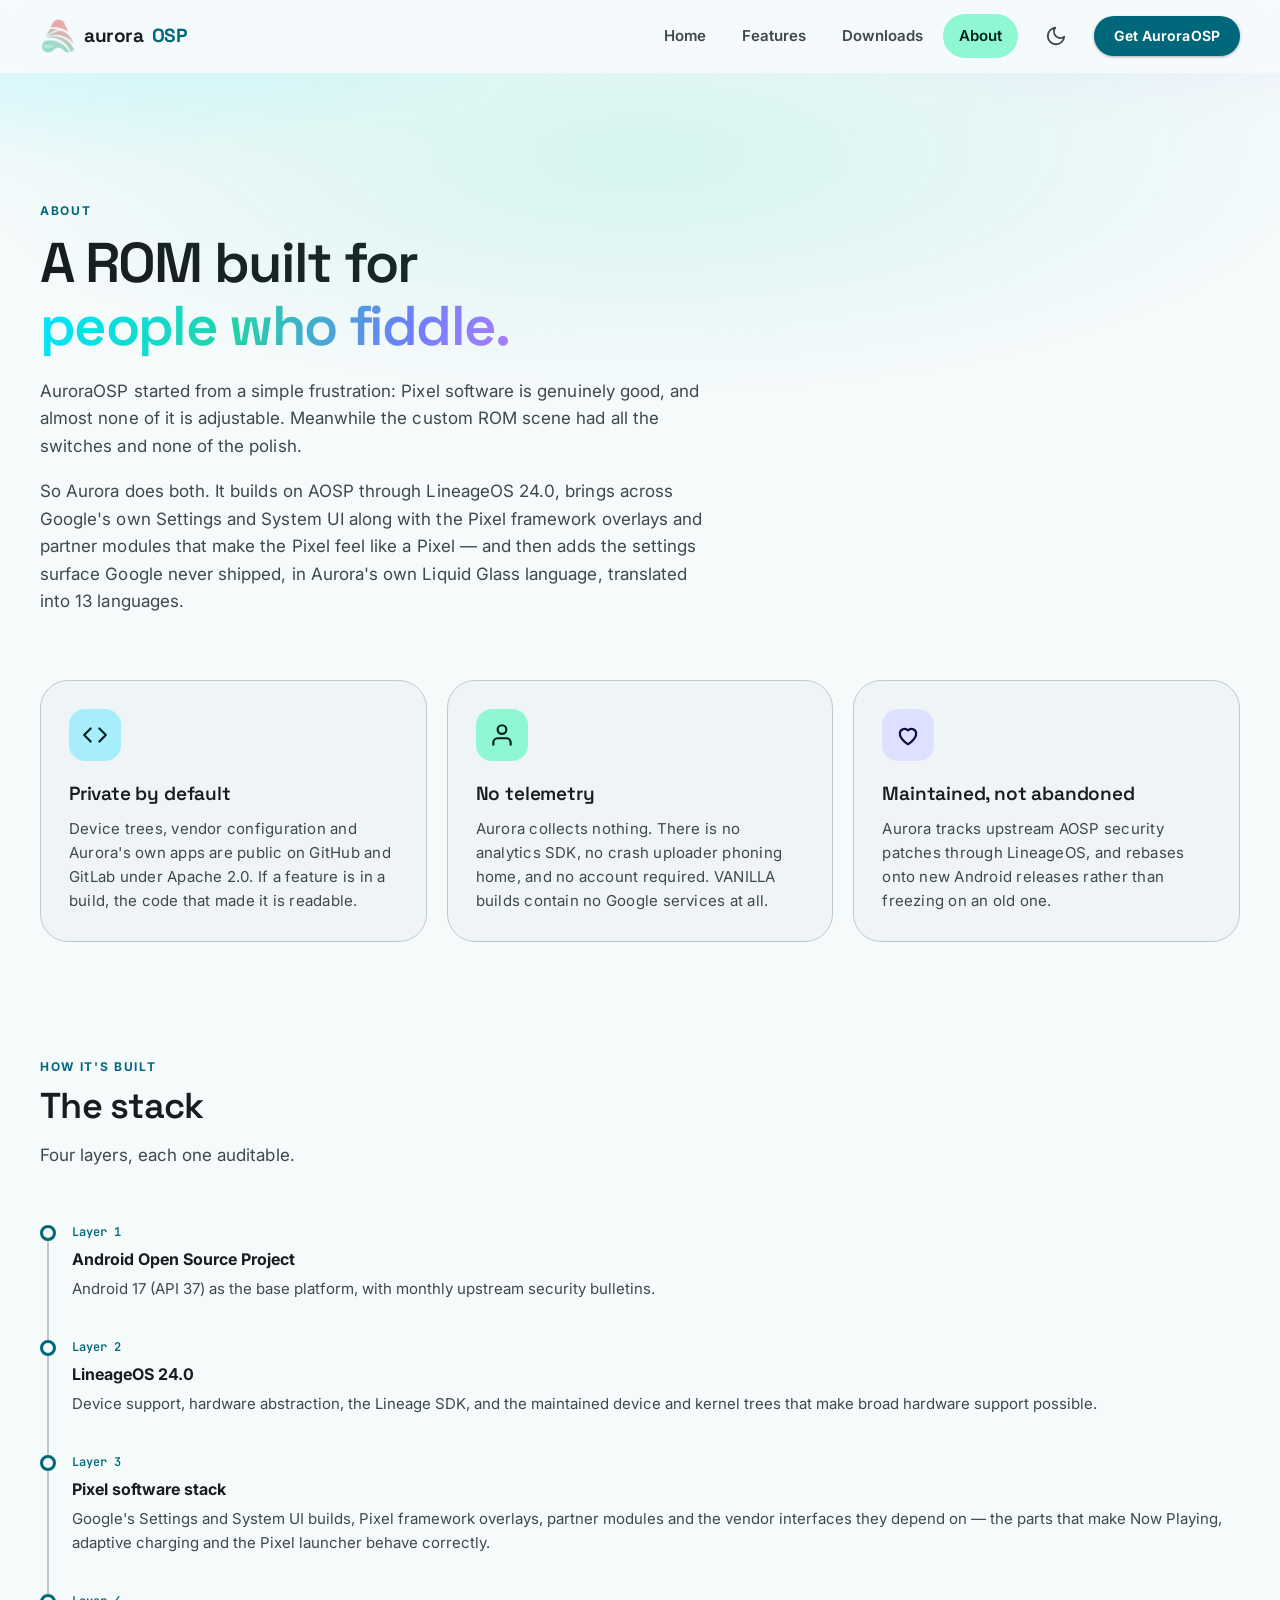
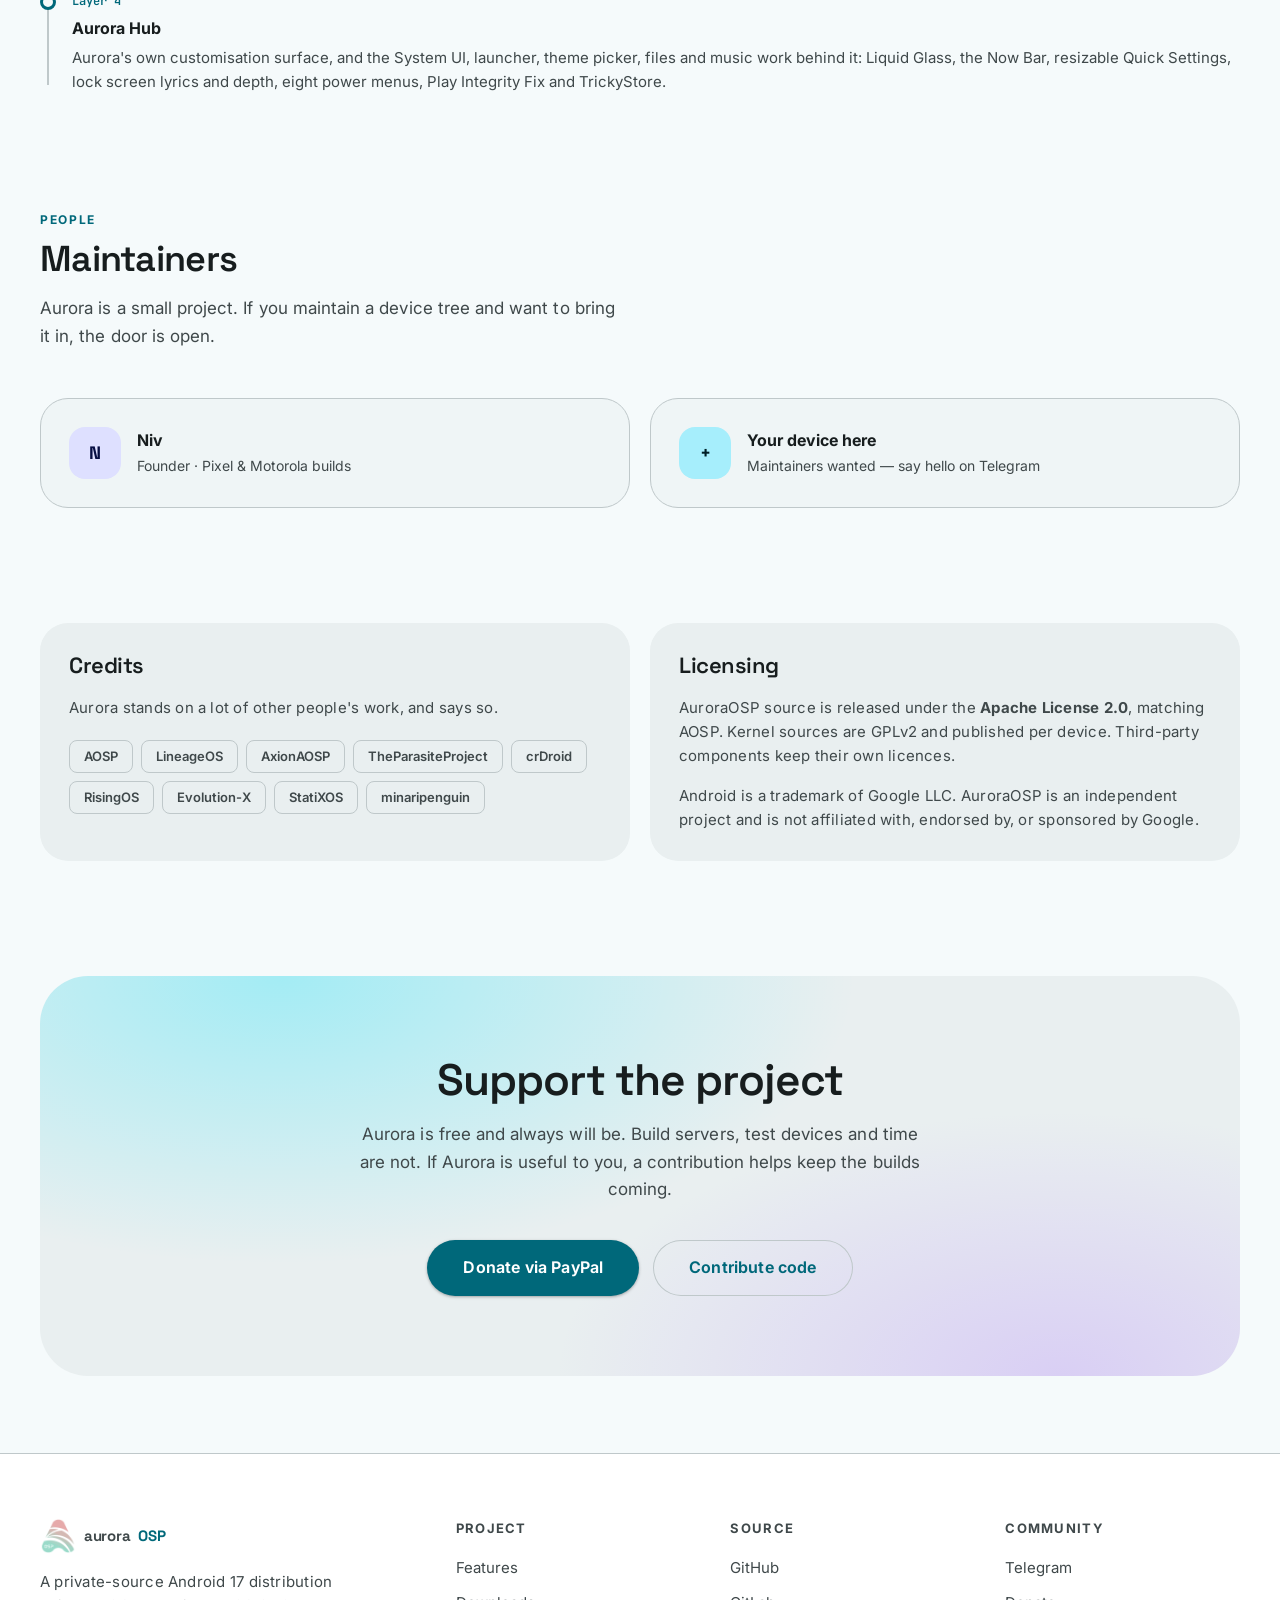
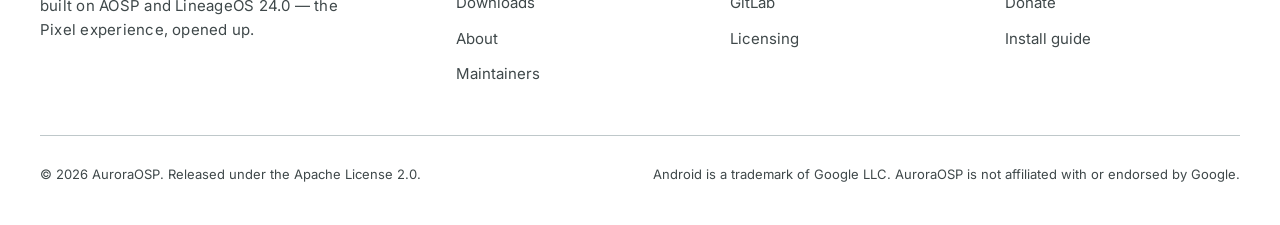
==== commit 4e9edfbe: "Use the real Aurora logo, and wire up the live build links  * Update some info about us  Signed-off-" ====
--- a/about.html
+++ b/about.html
@@ -10,7 +10,8 @@
   <link rel="stylesheet" href="https://fonts.googleapis.com/css2?family=Inter:wght@400;500;600;700&family=Space+Grotesk:wght@500;600;700&family=JetBrains+Mono:wght@400;500&display=swap">
   <link rel="stylesheet" href="assets/css/m3.css">
   <link rel="stylesheet" href="assets/css/style.css">
-  <link rel="icon" href="assets/img/favicon.svg" type="image/svg+xml">
+  <link rel="icon" href="assets/img/favicon.png" type="image/png" sizes="128x128">
+  <link rel="apple-touch-icon" href="assets/img/logo-512.png">
   <script>
     /* Runs before first paint: marks scripting available (so scroll-reveal can
        hide elements without stranding no-JS visitors) and applies the stored
@@ -25,11 +26,12 @@
     })();
   </script>
   <title>About — AuroraOSP</title>
-  <meta name="description" content="AuroraOSP is an independent open-source Android 17 distribution built on AOSP and LineageOS 24.0. No telemetry, Apache 2.0, maintained in the open.">
+  <meta name="description" content="AuroraOSP is an independent private-source Android 17 distribution built on AOSP and LineageOS 24.0. No telemetry, Apache 2.0, maintained in private.">
   <meta property="og:type" content="website">
   <meta property="og:title" content="About — AuroraOSP">
-  <meta property="og:description" content="AuroraOSP is an independent open-source Android 17 distribution built on AOSP and LineageOS 24.0. No telemetry, Apache 2.0, maintained in the open.">
+  <meta property="og:description" content="AuroraOSP is an independent private-source Android 17 distribution built on AOSP and LineageOS 24.0. No telemetry, Apache 2.0, maintained in private.">
   <meta property="og:site_name" content="AuroraOSP">
+  <meta property="og:image" content="assets/img/logo-512.png">
   <meta name="twitter:card" content="summary_large_image">
 </head>
 <body>
@@ -39,15 +41,8 @@
   <header class="appbar">
     <div class="wrap appbar__inner">
       <a class="brand" href="index.html">
-        <svg class="brand__mark" viewBox="0 0 32 32" aria-hidden="true">
-          <defs>
-            <linearGradient id="bm" x1="0" y1="0" x2="1" y2="1">
-              <stop offset="0" stop-color="#00e5ff"/><stop offset=".5" stop-color="#22d3a8"/><stop offset="1" stop-color="#6f7cff"/>
-            </linearGradient>
-          </defs>
-          <rect width="32" height="32" rx="9" fill="url(#bm)" opacity=".18"/>
-          <path d="M16 6.5 24.5 25h-4.2l-1.6-3.8h-5.4L11.7 25H7.5L16 6.5Zm0 7.6-1.6 3.8h3.2L16 14.1Z" fill="url(#bm)"/>
-        </svg>
+        <img class="brand__mark" src="assets/img/logo.png" width="320" height="320"
+             alt="" decoding="async">
         aurora<em>OSP</em>
       </a>
 
@@ -110,7 +105,7 @@
                 <path d="M16 18 22 12l-6-6M8 6 2 12l6 6"/>
               </svg>
             </div>
-            <h3 class="title-lg">Open by default</h3>
+            <h3 class="title-lg">Private by default</h3>
             <p class="body-md">
               Device trees, vendor configuration and Aurora's own apps are public on GitHub and
               GitLab under Apache 2.0. If a feature is in a build, the code that made it is
@@ -234,10 +229,9 @@
               <span class="chip">TheParasiteProject</span>
               <span class="chip">crDroid</span>
               <span class="chip">RisingOS</span>
-              <span class="chip">TheMuppets</span>
-              <span class="chip">PixelPropsUtils</span>
-              <span class="chip">TrickyStore</span>
-              <span class="chip">PlayIntegrityFix</span>
+              <span class="chip">Evolution-X</span>
+              <span class="chip">StatiXOS</span>
+              <span class="chip">minaripenguin</span>
             </div>
           </article>
 
@@ -281,19 +275,12 @@
       <div class="footer__grid">
         <div>
           <a class="brand" href="index.html" style="margin-bottom:1rem">
-            <svg class="brand__mark" viewBox="0 0 32 32" aria-hidden="true">
-              <defs>
-                <linearGradient id="fm" x1="0" y1="0" x2="1" y2="1">
-                  <stop offset="0" stop-color="#00e5ff"/><stop offset=".5" stop-color="#22d3a8"/><stop offset="1" stop-color="#6f7cff"/>
-                </linearGradient>
-              </defs>
-              <rect width="32" height="32" rx="9" fill="url(#fm)" opacity=".18"/>
-              <path d="M16 6.5 24.5 25h-4.2l-1.6-3.8h-5.4L11.7 25H7.5L16 6.5Zm0 7.6-1.6 3.8h3.2L16 14.1Z" fill="url(#fm)"/>
-            </svg>
+            <img class="brand__mark" src="assets/img/logo.png" width="320" height="320"
+                 alt="" decoding="async" loading="lazy">
             aurora<em>OSP</em>
           </a>
           <p class="body-md" style="color:var(--md-on-surface-variant);max-width:34ch">
-            An open-source Android 17 distribution built on AOSP and LineageOS 24.0 — the Pixel experience, opened up.
+            A private-source Android 17 distribution built on AOSP and LineageOS 24.0 — the Pixel experience, opened up.
           </p>
         </div>
 
--- a/assets/css/m3.css
+++ b/assets/css/m3.css
@@ -492,7 +492,7 @@
 .brand {
   display: inline-flex;
   align-items: center;
-  gap: .625rem;
+  gap: .5rem;
   font-family: var(--font-brand);
   font-size: 1.1875rem;
   font-weight: 700;
@@ -501,7 +501,13 @@
   color: var(--md-on-surface);
   margin-right: auto;
 }
-.brand__mark { width: 30px; height: 30px; flex: none; }
+.brand__mark {
+  width: 36px;
+  height: 36px;
+  flex: none;
+  object-fit: contain;
+  /* the mark's band separators are transparent, so it reads on either theme */
+}
 .brand em { font-style: normal; color: var(--md-primary); }
 
 .nav { display: flex; align-items: center; gap: .25rem; }
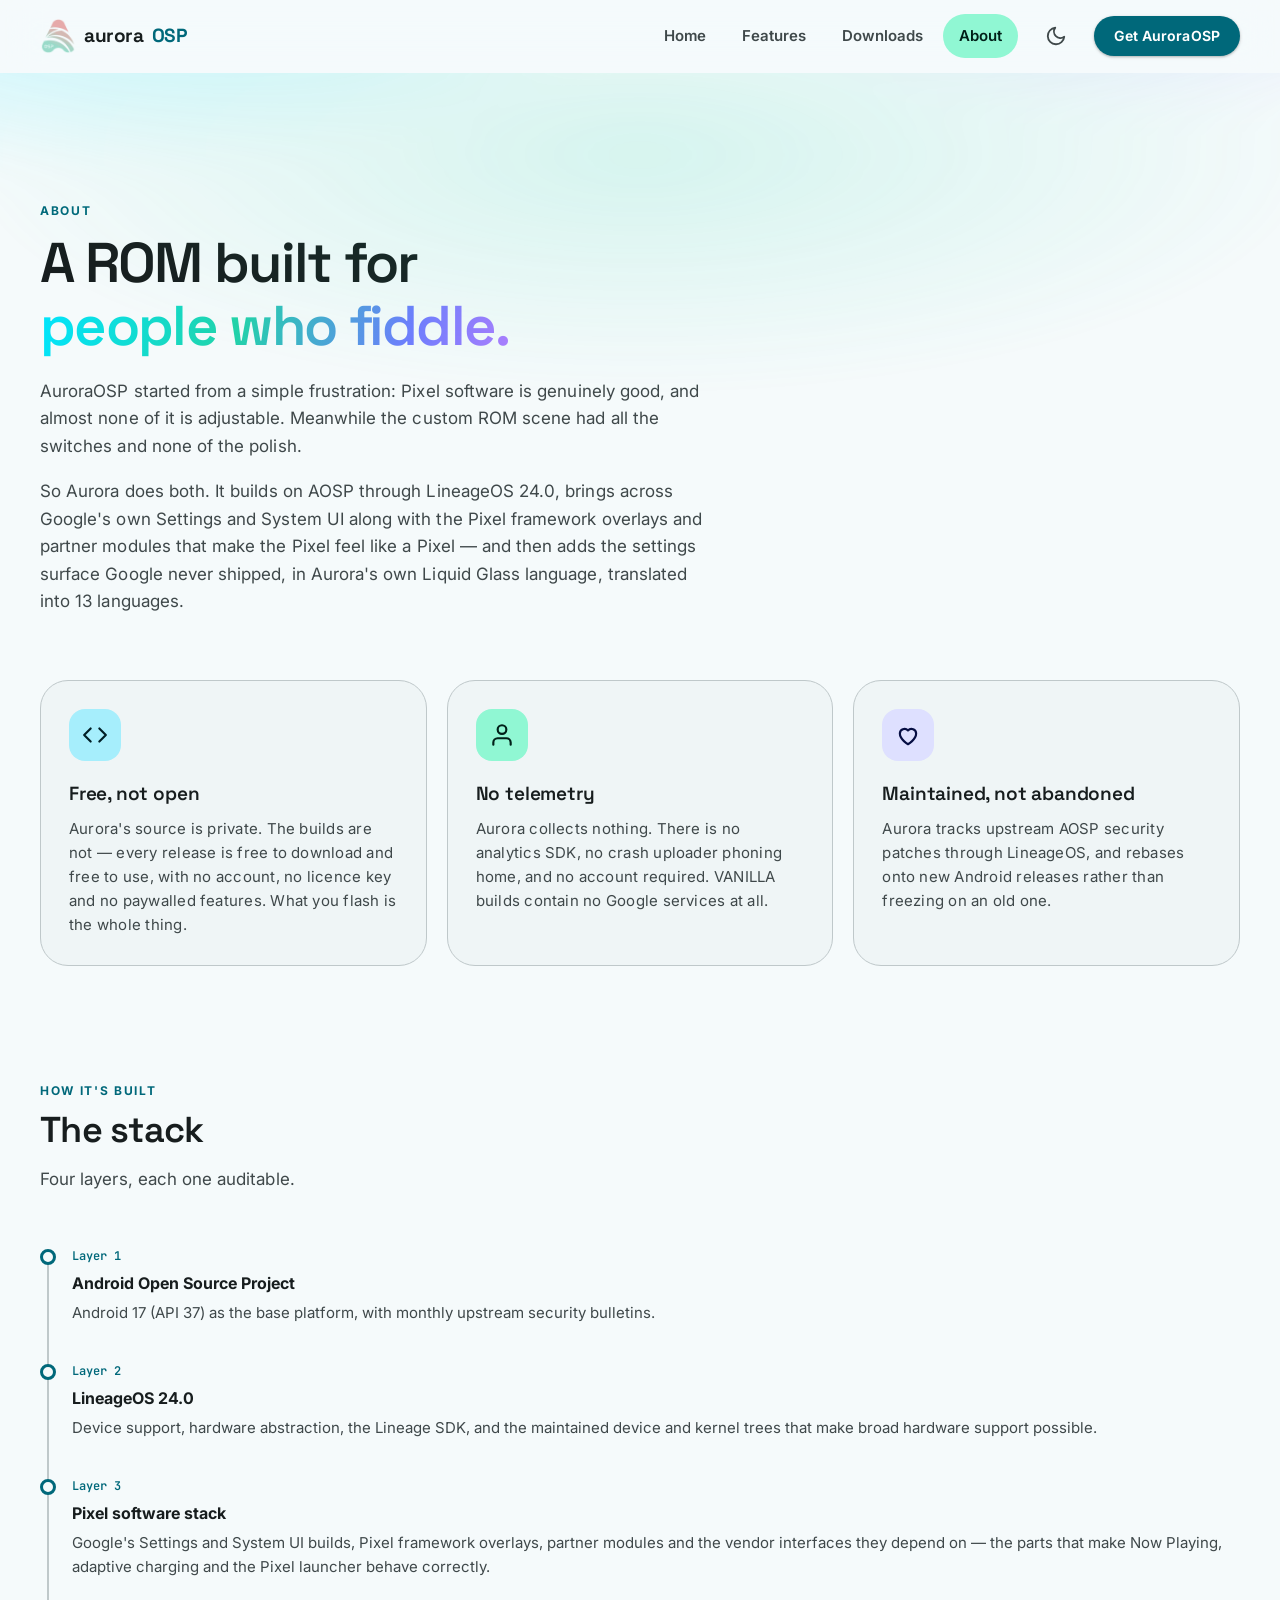
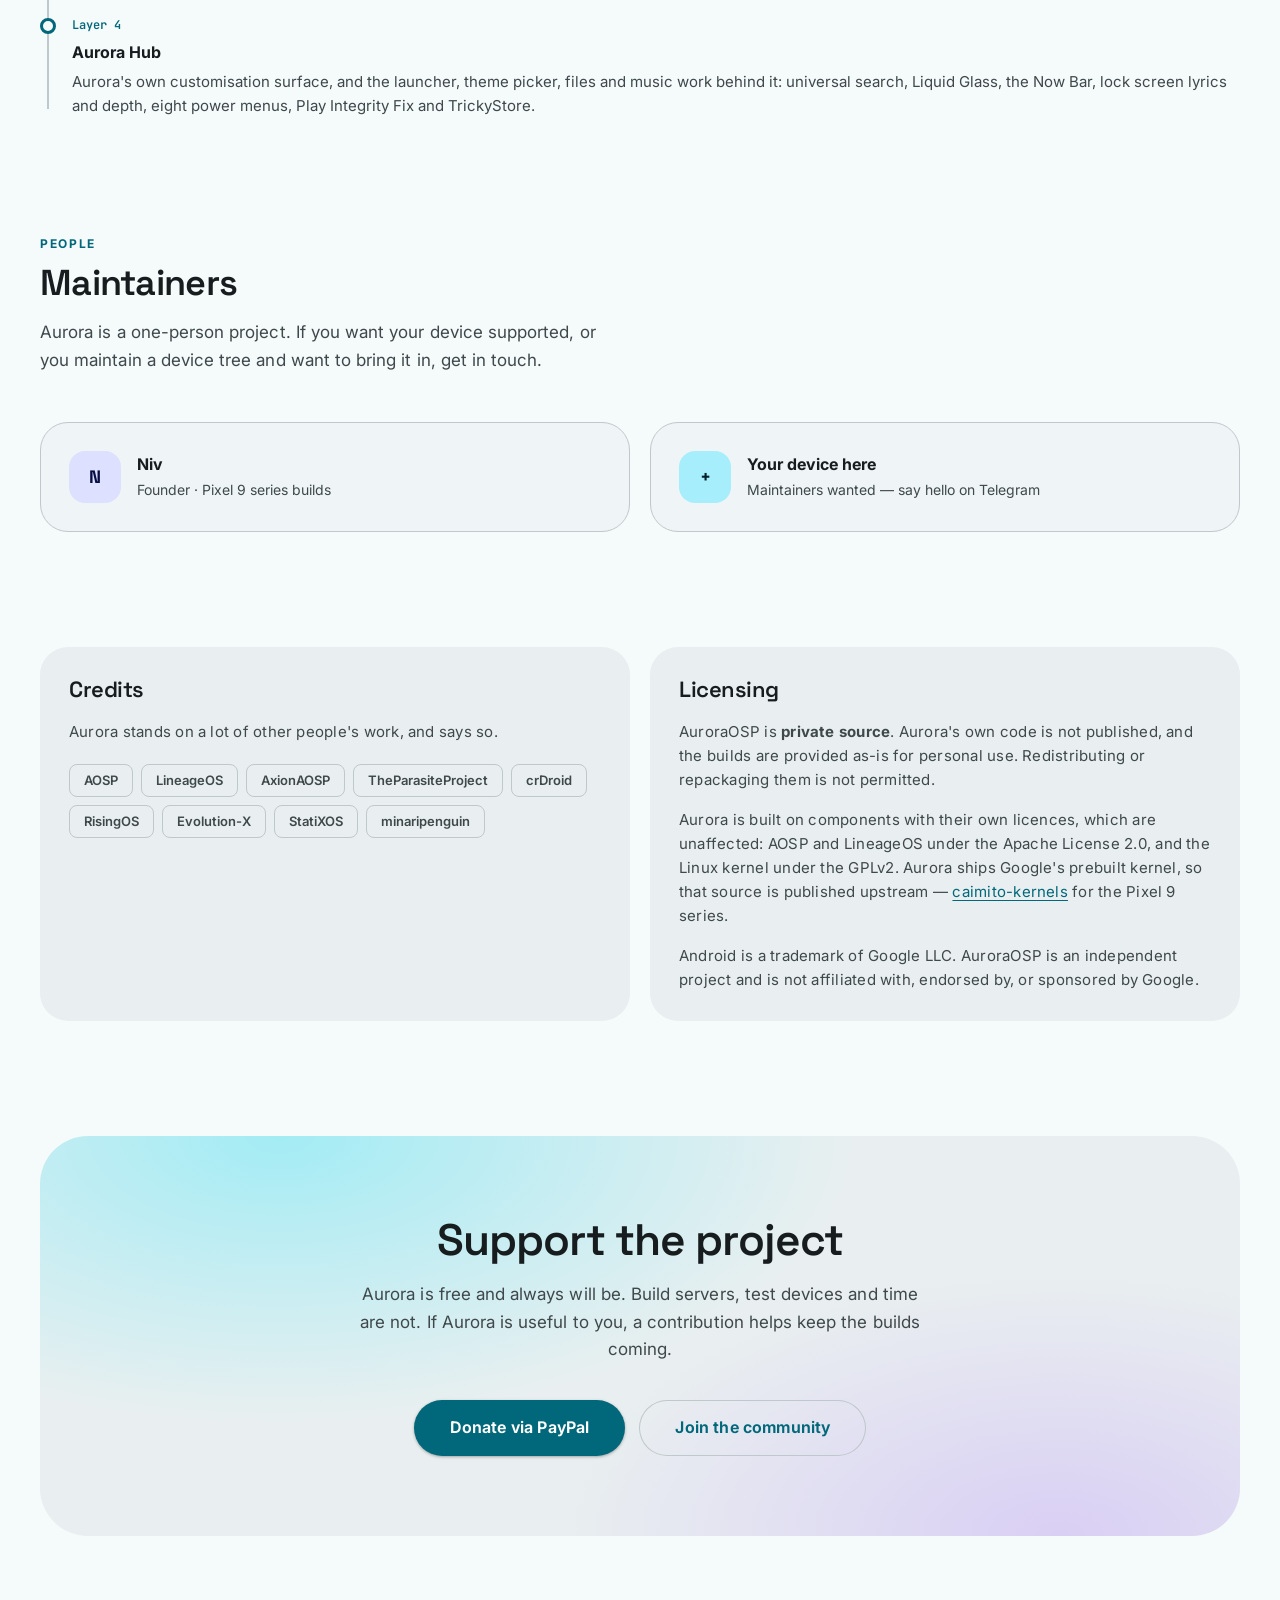
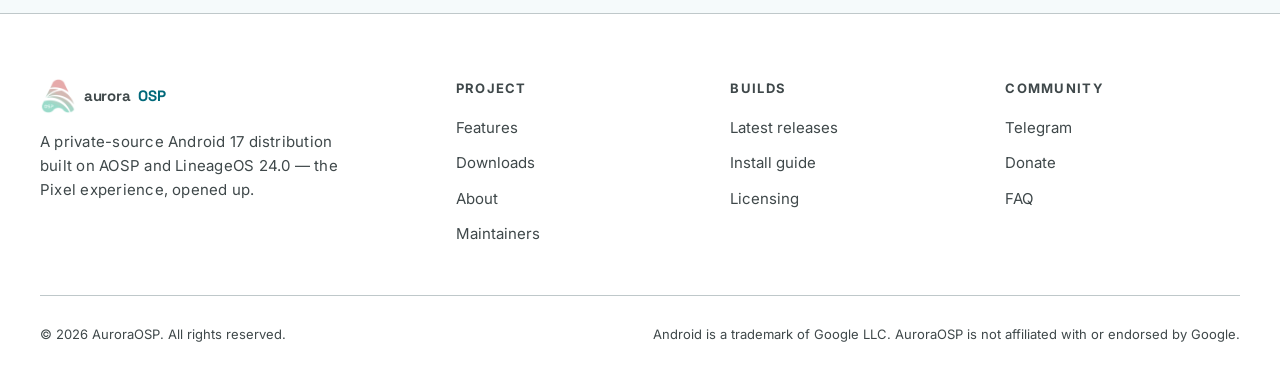
==== commit 9ef486e5: "It's 2026, lets build a webside  * Thanks Claude  Co-Authored-By: Claude Opus 5 <noreply@anthropic.c" ====
--- a/about.html
+++ b/about.html
@@ -26,10 +26,10 @@
     })();
   </script>
   <title>About — AuroraOSP</title>
-  <meta name="description" content="AuroraOSP is an independent private-source Android 17 distribution built on AOSP and LineageOS 24.0. No telemetry, Apache 2.0, maintained in private.">
+  <meta name="description" content="AuroraOSP is an independent private-source Android 17 distribution built on AOSP and LineageOS 24.0. No telemetry, free to use, maintained by one person.">
   <meta property="og:type" content="website">
   <meta property="og:title" content="About — AuroraOSP">
-  <meta property="og:description" content="AuroraOSP is an independent private-source Android 17 distribution built on AOSP and LineageOS 24.0. No telemetry, Apache 2.0, maintained in private.">
+  <meta property="og:description" content="AuroraOSP is an independent private-source Android 17 distribution built on AOSP and LineageOS 24.0. No telemetry, free to use, maintained by one person.">
   <meta property="og:site_name" content="AuroraOSP">
   <meta property="og:image" content="assets/img/logo-512.png">
   <meta name="twitter:card" content="summary_large_image">
@@ -105,11 +105,11 @@
                 <path d="M16 18 22 12l-6-6M8 6 2 12l6 6"/>
               </svg>
             </div>
-            <h3 class="title-lg">Private by default</h3>
+            <h3 class="title-lg">Free, not open</h3>
             <p class="body-md">
-              Device trees, vendor configuration and Aurora's own apps are public on GitHub and
-              GitLab under Apache 2.0. If a feature is in a build, the code that made it is
-              readable.
+              Aurora's source is private. The builds are not — every release is free to download
+              and free to use, with no account, no licence key and no paywalled features. What you
+              flash is the whole thing.
             </p>
           </article>
 
@@ -173,9 +173,9 @@
           <li data-reveal>
             <time>Layer 4</time>
             <b>Aurora Hub</b>
-            <p>Aurora's own customisation surface, and the System UI, launcher, theme picker, files
-            and music work behind it: Liquid Glass, the Now Bar, resizable Quick Settings, lock screen
-            lyrics and depth, eight power menus, Play Integrity Fix and TrickyStore.</p>
+            <p>Aurora's own customisation surface, and the launcher, theme picker, files and music
+            work behind it: universal search, Liquid Glass, the Now Bar, lock screen lyrics and depth,
+            eight power menus, Play Integrity Fix and TrickyStore.</p>
           </li>
         </ul>
       </div>
@@ -188,8 +188,8 @@
           <p class="overline">People</p>
           <h2 class="headline-lg">Maintainers</h2>
           <p class="body-lg">
-            Aurora is a small project. If you maintain a device tree and want to bring it in,
-            the door is open.
+            Aurora is a one-person project. If you want your device supported, or you maintain a
+            device tree and want to bring it in, get in touch.
           </p>
         </div>
 
@@ -198,7 +198,7 @@
             <div class="person__avatar">N</div>
             <div>
               <b>Niv</b>
-              <span>Founder &middot; Pixel &amp; Motorola builds</span>
+              <span>Founder &middot; Pixel 9 series builds</span>
             </div>
           </article>
 
@@ -238,9 +238,16 @@
           <article class="card card--filled" data-reveal data-reveal-delay="60">
             <h3 class="headline-sm" style="margin-bottom:1rem">Licensing</h3>
             <p class="body-md" style="margin-bottom:1rem">
-              AuroraOSP source is released under the <b>Apache License 2.0</b>, matching AOSP.
-              Kernel sources are GPLv2 and published per device. Third-party components keep their
-              own licences.
+              AuroraOSP is <b>private source</b>. Aurora's own code is not published, and the
+              builds are provided as-is for personal use. Redistributing or repackaging them is
+              not permitted.
+            </p>
+            <p class="body-md" style="margin-bottom:1rem">
+              Aurora is built on components with their own licences, which are unaffected: AOSP and
+              LineageOS under the Apache License 2.0, and the Linux kernel under the GPLv2. Aurora
+              ships Google's prebuilt kernel, so that source is published upstream —
+              <a href="https://android.googlesource.com/device/google/caimito-kernels/6.1" rel="noopener">caimito-kernels</a>
+              for the Pixel 9 series.
             </p>
             <p class="body-md">
               Android is a trademark of Google LLC. AuroraOSP is an independent project and is not
@@ -262,7 +269,7 @@
           </p>
           <div class="hero__actions">
             <a class="btn btn--filled btn--lg" href="https://www.paypal.me/niv268" rel="noopener">Donate via PayPal</a>
-            <a class="btn btn--outlined btn--lg" href="https://github.com/auroraOSP" rel="noopener">Contribute code</a>
+            <a class="btn btn--outlined btn--lg" href="https://t.me/auroraOSP" rel="noopener">Join the community</a>
           </div>
         </div>
       </div>
@@ -295,10 +302,10 @@
         </div>
 
         <div>
-          <h4>Source</h4>
+          <h4>Builds</h4>
           <ul>
-            <li><a href="https://github.com/auroraOSP" rel="noopener">GitHub</a></li>
-            <li><a href="https://gitlab.com/auroraOSP" rel="noopener">GitLab</a></li>
+            <li><a href="downloads.html">Latest releases</a></li>
+            <li><a href="downloads.html#install">Install guide</a></li>
             <li><a href="about.html#license">Licensing</a></li>
           </ul>
         </div>
@@ -308,13 +315,13 @@
           <ul>
             <li><a href="https://t.me/auroraOSP" rel="noopener">Telegram</a></li>
             <li><a href="https://www.paypal.me/niv268" rel="noopener">Donate</a></li>
-            <li><a href="downloads.html#install">Install guide</a></li>
+            <li><a href="downloads.html#faq">FAQ</a></li>
           </ul>
         </div>
       </div>
 
       <div class="footer__base">
-        <p>&copy; <span data-year>2026</span> AuroraOSP. Released under the Apache License 2.0.</p>
+        <p>&copy; <span data-year>2026</span> AuroraOSP. All rights reserved.</p>
         <p>Android is a trademark of Google LLC. AuroraOSP is not affiliated with or endorsed by Google.</p>
       </div>
     </div>
--- a/assets/css/style.css
+++ b/assets/css/style.css
@@ -151,9 +151,12 @@
 .phone__pulse { margin-top: auto; display: flex; align-items: flex-end; gap: 3px; height: 52px; }
 .phone__pulse span {
   flex: 1;
+  height: 30%;
   border-radius: 3px;
   background: linear-gradient(180deg, var(--aurora-1), var(--aurora-3));
-  animation: pulse-bar 1.1s var(--ease-effects) infinite alternate;
+  /* backwards fill: without it a bar has no height during its animation-delay
+     and simply is not drawn, so most of the visualiser is missing on load */
+  animation: pulse-bar 1.1s var(--ease-effects) infinite alternate backwards;
 }
 @keyframes pulse-bar { from { height: 30%; opacity: .7; } to { height: 100%; opacity: 1; } }
 
@@ -518,3 +521,11 @@
 }
 .btn.is-pending:hover { box-shadow: inset 0 0 0 1px var(--md-outline-variant); border-radius: var(--shape-full); }
 .btn.is-pending:active { transform: none; border-radius: var(--shape-full); }
+
+/* Inline links inside prose and cards */
+.card p a, .prose a, .faq__body a {
+  color: var(--md-primary);
+  text-underline-offset: 3px;
+  text-decoration-thickness: 1px;
+}
+.card p a:hover, .prose a:hover, .faq__body a:hover { text-decoration-thickness: 2px; }
